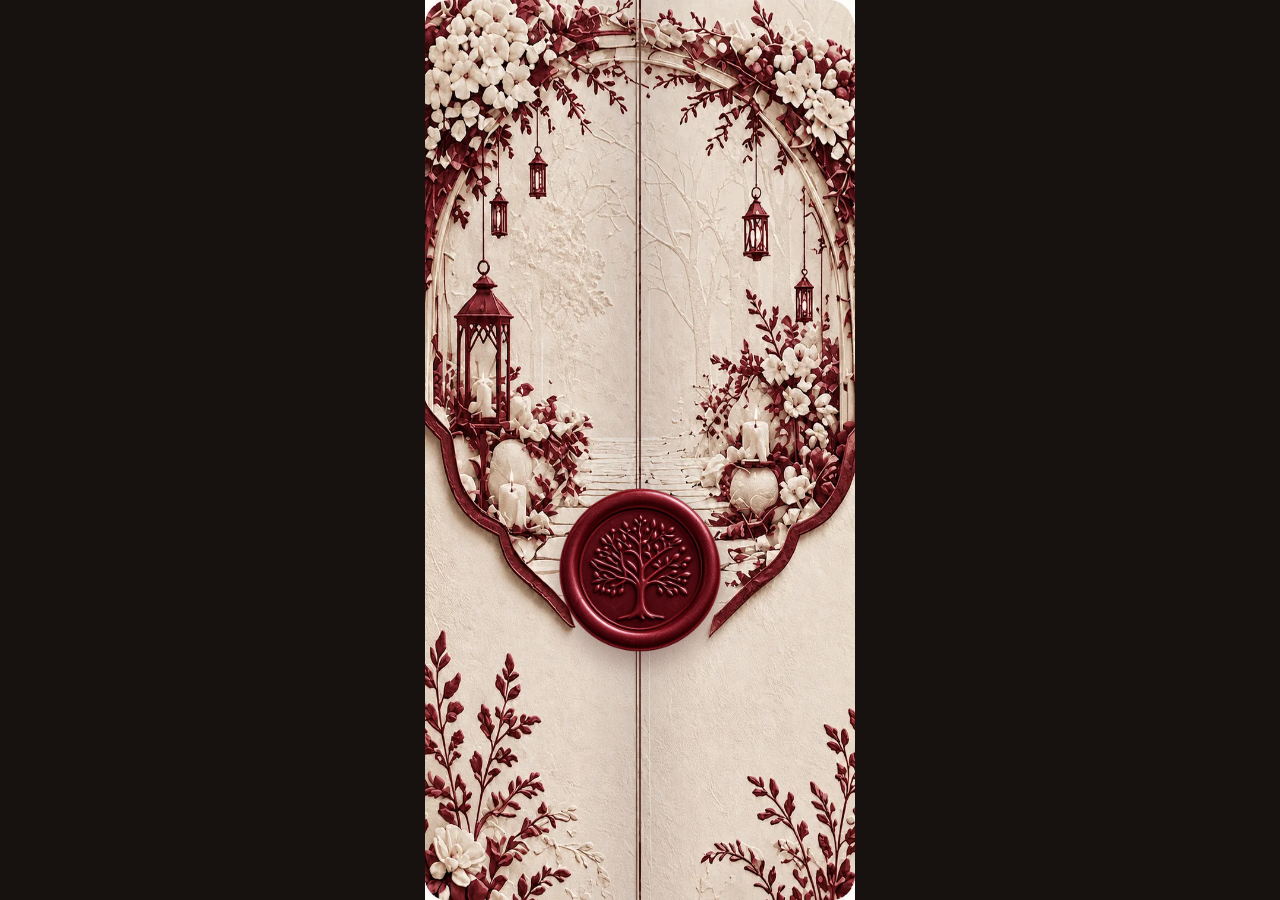
==== index.html @ 6cb40ab3 "first commit" ====
<!doctype html>
<html lang="uz">
  <head>
    <meta charset="UTF-8" />
    <meta name="viewport" content="width=device-width, initial-scale=1.0" />
    <meta name="description" content="Mirzakarimovlar oilasi sizni Sardor va Irodaning nikoh to‘yiga taklif etadi — 6-oktabr 2026, soat 18:00, Shohona restorani." />
    <meta property="og:type" content="website" />
    <meta property="og:locale" content="uz_UZ" />
    <meta property="og:site_name" content="Nikoh taklifnomasi" />
    <meta property="og:title" content="Sardor & Iroda — Nikoh taklifnomasi" />
    <meta property="og:description" content="Mirzakarimovlar oilasi sizni Sardor va Irodaning nikoh to‘yiga taklif etadi — 6-oktabr 2026, soat 18:00, Shohona restorani." />
    <meta property="og:url" content="https://taklifnoma-animation.pages.dev/sardor-iroda" />
    <meta
      property="og:image"
      content="https://taklifnomaa.pages.dev/assets/lokatsiya-cutout-C5i7Qws-.png"
    />
    <meta property="og:image:alt" content="Sardor & Iroda — Nikoh taklifnomasi" />
    <meta name="twitter:card" content="summary_large_image" />
    <meta name="twitter:title" content="Sardor & Iroda — Nikoh taklifnomasi" />
    <meta name="twitter:description" content="Mirzakarimovlar oilasi sizni Sardor va Irodaning nikoh to‘yiga taklif etadi — 6-oktabr 2026, soat 18:00, Shohona restorani." />
    <meta
      name="twitter:image"
      content="https://taklifnomaa.pages.dev/assets/lokatsiya-cutout-C5i7Qws-.png"
    />
    <title>Sardor &amp; Iroda — Nikoh taklifnomasi</title>
    <script type="module" crossorigin src="/assets/index-3DyeIg9G.js"></script>
    <link rel="stylesheet" crossorigin href="/assets/index-jlEgkrWH.css">
  </head>
  <body>
    <div id="root"></div>
  </body>
</html>
---- assets/index-jlEgkrWH.css ----
@font-face{font-family:Manrope;font-style:normal;font-display:swap;font-weight:400;src:url([data-uri])format("woff2"),url([data-uri])format("woff");unicode-range:U+460-52F,U+1C80-1C8A,U+20B4,U+2DE0-2DFF,U+A640-A69F,U+FE2E-FE2F}@font-face{font-family:Manrope;font-style:normal;font-display:swap;font-weight:400;src:url(/assets/manrope-cyrillic-400-normal-BMzJvInZ.woff2)format("woff2"),url(/assets/manrope-cyrillic-400-normal-Dvx59UGC.woff)format("woff");unicode-range:U+301,U+400-45F,U+490-491,U+4B0-4B1,U+2116}@font-face{font-family:Manrope;font-style:normal;font-display:swap;font-weight:400;src:url(/assets/manrope-greek-400-normal-CM4qok81.woff2)format("woff2"),url(/assets/manrope-greek-400-normal-DuX9RsAR.woff)format("woff");unicode-range:U+370-377,U+37A-37F,U+384-38A,U+38C,U+38E-3A1,U+3A3-3FF}@font-face{font-family:Manrope;font-style:normal;font-display:swap;font-weight:400;src:url(/assets/manrope-vietnamese-400-normal-DHb3EETF.woff2)format("woff2"),url(/assets/manrope-vietnamese-400-normal-D7E_mLGF.woff)format("woff");unicode-range:U+102-103,U+110-111,U+128-129,U+168-169,U+1A0-1A1,U+1AF-1B0,U+300-301,U+303-304,U+308-309,U+323,U+329,U+1EA0-1EF9,U+20AB}@font-face{font-family:Manrope;font-style:normal;font-display:swap;font-weight:400;src:url(/assets/manrope-latin-ext-400-normal-CMDvPJRp.woff2)format("woff2"),url(/assets/manrope-latin-ext-400-normal-C-X6QNXX.woff)format("woff");unicode-range:U+100-2BA,U+2BD-2C5,U+2C7-2CC,U+2CE-2D7,U+2DD-2FF,U+304,U+308,U+329,U+1D00-1DBF,U+1E00-1E9F,U+1EF2-1EFF,U+2020,U+20A0-20AB,U+20AD-20C0,U+2113,U+2C60-2C7F,U+A720-A7FF}@font-face{font-family:Manrope;font-style:normal;font-display:swap;font-weight:400;src:url(/assets/manrope-latin-400-normal-PaqtzbVb.woff2)format("woff2"),url(/assets/manrope-latin-400-normal-8tf8FM3T.woff)format("woff");unicode-range:U+??,U+131,U+152-153,U+2BB-2BC,U+2C6,U+2DA,U+2DC,U+304,U+308,U+329,U+2000-206F,U+20AC,U+2122,U+2191,U+2193,U+2212,U+2215,U+FEFF,U+FFFD}@font-face{font-family:Manrope;font-style:normal;font-display:swap;font-weight:600;src:url([data-uri])format("woff2"),url([data-uri])format("woff");unicode-range:U+460-52F,U+1C80-1C8A,U+20B4,U+2DE0-2DFF,U+A640-A69F,U+FE2E-FE2F}@font-face{font-family:Manrope;font-style:normal;font-display:swap;font-weight:600;src:url(/assets/manrope-cyrillic-600-normal-DvRl3Mj-.woff2)format("woff2"),url(/assets/manrope-cyrillic-600-normal-It4mZcQk.woff)format("woff");unicode-range:U+301,U+400-45F,U+490-491,U+4B0-4B1,U+2116}@font-face{font-family:Manrope;font-style:normal;font-display:swap;font-weight:600;src:url(/assets/manrope-greek-600-normal-BoRV6lzK.woff2)format("woff2"),url(/assets/manrope-greek-600-normal-CF2i9ZRY.woff)format("woff");unicode-range:U+370-377,U+37A-37F,U+384-38A,U+38C,U+38E-3A1,U+3A3-3FF}@font-face{font-family:Manrope;font-style:normal;font-display:swap;font-weight:600;src:url(/assets/manrope-vietnamese-600-normal-C1J5PCl_.woff2)format("woff2"),url(/assets/manrope-vietnamese-600-normal-lA7a_7Ok.woff)format("woff");unicode-range:U+102-103,U+110-111,U+128-129,U+168-169,U+1A0-1A1,U+1AF-1B0,U+300-301,U+303-304,U+308-309,U+323,U+329,U+1EA0-1EF9,U+20AB}@font-face{font-family:Manrope;font-style:normal;font-display:swap;font-weight:600;src:url(/assets/manrope-latin-ext-600-normal-_gBojHdJ.woff2)format("woff2"),url(/assets/manrope-latin-ext-600-normal-u5Pl7hTU.woff)format("woff");unicode-range:U+100-2BA,U+2BD-2C5,U+2C7-2CC,U+2CE-2D7,U+2DD-2FF,U+304,U+308,U+329,U+1D00-1DBF,U+1E00-1E9F,U+1EF2-1EFF,U+2020,U+20A0-20AB,U+20AD-20C0,U+2113,U+2C60-2C7F,U+A720-A7FF}@font-face{font-family:Manrope;font-style:normal;font-display:swap;font-weight:600;src:url(/assets/manrope-latin-600-normal-4f0koTD-.woff2)format("woff2"),url(/assets/manrope-latin-600-normal-BqgrALkZ.woff)format("woff");unicode-range:U+??,U+131,U+152-153,U+2BB-2BC,U+2C6,U+2DA,U+2DC,U+304,U+308,U+329,U+2000-206F,U+20AC,U+2122,U+2191,U+2193,U+2212,U+2215,U+FEFF,U+FFFD}@font-face{font-family:Great Vibes;font-style:normal;font-display:swap;font-weight:400;src:url(/assets/great-vibes-cyrillic-ext-400-normal-CKQhgFwn.woff2)format("woff2"),url([data-uri])format("woff");unicode-range:U+460-52F,U+1C80-1C8A,U+20B4,U+2DE0-2DFF,U+A640-A69F,U+FE2E-FE2F}@font-face{font-family:Great Vibes;font-style:normal;font-display:swap;font-weight:400;src:url(/assets/great-vibes-cyrillic-400-normal-C-wcqNJs.woff2)format("woff2"),url(/assets/great-vibes-cyrillic-400-normal-DtFXCWjq.woff)format("woff");unicode-range:U+301,U+400-45F,U+490-491,U+4B0-4B1,U+2116}@font-face{font-family:Great Vibes;font-style:normal;font-display:swap;font-weight:400;src:url([data-uri])format("woff2"),url([data-uri])format("woff");unicode-range:U+1F??}@font-face{font-family:Great Vibes;font-style:normal;font-display:swap;font-weight:400;src:url(/assets/great-vibes-vietnamese-400-normal-a2O3jU53.woff2)format("woff2"),url(/assets/great-vibes-vietnamese-400-normal-Cxbm9Uac.woff)format("woff");unicode-range:U+102-103,U+110-111,U+128-129,U+168-169,U+1A0-1A1,U+1AF-1B0,U+300-301,U+303-304,U+308-309,U+323,U+329,U+1EA0-1EF9,U+20AB}@font-face{font-family:Great Vibes;font-style:normal;font-display:swap;font-weight:400;src:url(/assets/great-vibes-latin-ext-400-normal-CsjMq8GN.woff2)format("woff2"),url(/assets/great-vibes-latin-ext-400-normal-wh4xxCIu.woff)format("woff");unicode-range:U+100-2BA,U+2BD-2C5,U+2C7-2CC,U+2CE-2D7,U+2DD-2FF,U+304,U+308,U+329,U+1D00-1DBF,U+1E00-1E9F,U+1EF2-1EFF,U+2020,U+20A0-20AB,U+20AD-20C0,U+2113,U+2C60-2C7F,U+A720-A7FF}@font-face{font-family:Great Vibes;font-style:normal;font-display:swap;font-weight:400;src:url(/assets/great-vibes-latin-400-normal-q5-78SH_.woff2)format("woff2"),url(/assets/great-vibes-latin-400-normal-BAZ173uY.woff)format("woff");unicode-range:U+??,U+131,U+152-153,U+2BB-2BC,U+2C6,U+2DA,U+2DC,U+304,U+308,U+329,U+2000-206F,U+20AC,U+2122,U+2191,U+2193,U+2212,U+2215,U+FEFF,U+FFFD}:root{color:#2b1715;font-synthesis:none;text-rendering:optimizelegibility;background:#17120f;font-family:Inter,ui-sans-serif,system-ui,sans-serif}html{scroll-behavior:smooth}*{box-sizing:border-box}body{overscroll-behavior-y:none;min-width:320px;height:100dvh;margin:0;overflow:hidden}@font-face{font-family:Andasia;src:url(/assets/andasia-2HtZKfpH.ttf)format("truetype");font-display:swap;font-style:normal;font-weight:400}#root{height:100%}.page{background:#17120f;justify-content:center;height:100%;display:flex;overflow:hidden}.invitation{background:#eee6dc;width:min(100%,430px);height:100%;position:relative;overflow:hidden}.extra-card{color:#652c2c;text-align:center;width:100%;max-width:360px;font-family:Manrope,sans-serif}.extra-card h2{margin:18px 0 24px;font:400 clamp(2.5rem,11vw,3.3rem)/1.2 Great Vibes,cursive}.extra-card p{margin:22px 0;font-size:clamp(1rem,4.3vw,1.16rem);line-height:1.65}.extra-card__heart{font-size:26px}.extra-card .extra-card__names{font:400 clamp(2.3rem,10vw,3rem)/1.3 Great Vibes,cursive}.countdown-grid{grid-template-columns:repeat(4,minmax(0,1fr));gap:8px;margin:30px 0;display:grid}.countdown-grid>div{background:#fff8efb3;border:1px solid #a8796066;border-radius:14px 4px;padding:15px 2px}.countdown-grid strong{font-variant-numeric:tabular-nums;font-size:clamp(1.5rem,7vw,2rem);display:block}.countdown-grid span{font-size:11px}.language-switch{top:max(14px, env(safe-area-inset-top));z-index:30;background:#fff8efed;border:1px solid #bfa783;border-radius:24px;gap:4px;padding:4px;display:flex;position:absolute;left:50%;transform:translate(-50%);box-shadow:0 3px 16px #35251820}.language-switch button{color:#654a32;cursor:pointer;white-space:nowrap;background:0 0;border:0;border-radius:20px;min-height:40px;padding:8px 15px;font:600 13px Manrope,sans-serif}.language-switch button[aria-pressed=true]{color:#fffaf2;background:#765638}.language-switch button:focus-visible{outline-offset:2px;outline:2px solid #765638}.invitation__visual{z-index:0;width:100%;height:100%;position:absolute;inset:0;overflow:hidden}.invitation__layer{object-fit:cover;pointer-events:none;-webkit-user-select:none;user-select:none;width:100%;height:100%;display:block;position:absolute;inset:0}.invitation__layer--flowers{z-index:3}.invitation__circle{z-index:1;aspect-ratio:1;object-fit:contain;opacity:.38;pointer-events:none;-webkit-user-select:none;user-select:none;will-change:transform;width:145%;max-width:none;animation:32s linear infinite rotate-background-circle;display:block;position:absolute;top:50%;left:0;transform:translate(-50%,-50%)}.invitation__arabic{z-index:2;object-fit:cover;object-position:center right;opacity:.14;mix-blend-mode:multiply;filter:blur(.35px);pointer-events:none;-webkit-user-select:none;user-select:none;width:68%;height:100%;display:block;position:absolute;top:0;right:0}@keyframes rotate-background-circle{to{transform:translate(-50%,-50%)rotate(360deg)}}@media (prefers-reduced-motion:reduce){.invitation__circle{animation:none}}.invitation__content{z-index:3;overscroll-behavior-y:none;scroll-behavior:smooth;scroll-snap-type:y mandatory;-webkit-overflow-scrolling:touch;width:100%;height:100%;position:relative;overflow:hidden auto}.door{z-index:20;cursor:pointer;perspective:900px;background:0 0;border:0;width:100%;height:100%;padding:0;transition:visibility 0s linear 12.7s;display:block;position:absolute;inset:0;overflow:hidden}.door__floor-shadow{z-index:1;opacity:0;filter:blur(16px);transform-origin:bottom;background:#240a0bb3;border-radius:50%;width:18%;height:14%;transition:width 10s cubic-bezier(.42,0,.16,1),opacity 10s,transform 10s cubic-bezier(.42,0,.16,1);position:absolute;bottom:-4%;left:50%;transform:translate(-50%)scaleX(.2)}.door__panel{backface-visibility:hidden;width:50.15%;height:100%;transform-style:preserve-3d;will-change:transform;transition:transform 10s cubic-bezier(.42,0,.16,1) 2.4s,filter 10s 2.4s,box-shadow 10s 2.4s;position:absolute;top:0;overflow:hidden}.door__panel img{object-fit:fill;pointer-events:none;-webkit-user-select:none;user-select:none;width:200%;max-width:none;height:100%;position:absolute;top:0}.door__monogram{z-index:5;aspect-ratio:1;color:#f3d595;text-shadow:0 2px 8px #230a0aa6;pointer-events:none;background:#4818172e;border:1px solid #f0d08fcc;border-radius:50%;place-items:center;width:clamp(76px,24vw,102px);font-family:Great Vibes,cursive;font-size:clamp(3.15rem,15vw,4.15rem);font-style:italic;font-weight:400;line-height:1;display:grid;position:absolute;top:43%;left:50%;transform:translate(-50%,-50%);box-shadow:inset 0 0 0 4px #5e2a1f4d,0 7px 22px #230a0a61}.door__panel--left .door__monogram{padding-right:.08em}.door__panel--right .door__monogram{padding-right:.12em}.door__panel:before{z-index:3;opacity:.18;mix-blend-mode:multiply;pointer-events:none;content:"";background:linear-gradient(90deg,#fff8e17a,#0000 16% 72%,#2e0b0e8a);transition:opacity 10s;position:absolute;inset:0}.door__panel--left{transform-origin:0;border-right:2px solid #4818178c;left:0;box-shadow:inset -7px 0 10px #481d1652,inset 3px 0 3px #fffaec52}.door__panel--left img{left:0}.door__panel--right{transform-origin:100%;border-left:2px solid #4818178c;right:0;box-shadow:inset 7px 0 10px #481d1652,inset -3px 0 3px #fffaec52}.door__panel--right img{right:0}.door__panel--right:before{background:linear-gradient(270deg,#fff8e17a,#0000 16% 72%,#2e0b0e8a)}.door__seal{z-index:6;aspect-ratio:1;filter:drop-shadow(0 12px 13px #4012125c);pointer-events:none;-webkit-user-select:none;user-select:none;will-change:transform, opacity;border-radius:50%;width:clamp(146px,41vw,176px);display:block;position:absolute;top:63.5%;left:50%;transform:translate(-50%,-50%)}.door--open{visibility:hidden;pointer-events:none}.door--open .door__panel--left{filter:brightness(.68)saturate(1.08);transform:rotateY(-116deg);box-shadow:26px 0 42px #2b0e0d94,inset -12px 0 15px #26090b7a}.door--open .door__panel--right{filter:brightness(.68)saturate(1.08);transform:rotateY(116deg);box-shadow:-26px 0 42px #2b0e0d94,inset 12px 0 15px #26090b7a}.door--open .door__seal{animation:2.6s linear forwards release-seal}.door--open .door__panel:before{opacity:.62}.door--open .door__floor-shadow{opacity:.58;width:92%;transform:translate(-50%)scaleX(1)}@keyframes release-seal{0%{opacity:1;transform:translate(-50%,-50%)scale(1)}50%{opacity:1;animation-timing-function:cubic-bezier(.55,0,1,.45);transform:translate(-50%,-72%)scale(1.04)}to{opacity:1;transform:translate(-50%,430%)scale(1)}}.text-scene{scroll-snap-align:start;scroll-snap-stop:always;text-align:center;justify-content:center;align-items:center;min-height:100%;padding:25% 16%;display:flex}.text-scene--top{align-items:flex-start;padding-top:22svh}.text-scene h1,.text-scene p{color:#5a1b1d;text-shadow:0 1px 12px #fffaf3eb;margin:0}.text-scene h1{letter-spacing:-.04em;font-family:Georgia,Times New Roman,serif;font-size:clamp(2.8rem,14vw,4.1rem);font-style:italic;font-weight:500}.text-scene__couple{text-align:center;flex-direction:column;align-items:center;width:100%;margin:0;font-family:Andasia,cursive;font-size:clamp(2.8rem,14vw,4rem);line-height:.9;display:flex}.text-scene__couple--great-vibes{font-family:Great Vibes,cursive;font-weight:400}.text-scene__couple--manrope{font-family:Manrope,sans-serif;font-weight:400}.text-scene__couple .text-scene__name{text-align:center;white-space:nowrap;align-self:center;width:max-content;max-width:none;line-height:.92;display:block}.text-scene__latin-initial{font-family:Andasia,cursive}.text-scene__heading{width:100%}.text-scene__date{-webkit-backdrop-filter:blur(3px);backdrop-filter:blur(3px);letter-spacing:-.035em;text-transform:uppercase;background:linear-gradient(135deg,#fffdf89e,#efe0d259);border:1px solid #5a1b1db8;border-radius:18px 4px;width:fit-content;min-width:225px;padding:18px 30px 19px;font-family:Manrope,sans-serif;font-size:clamp(1.12rem,5.4vw,1.42rem);font-weight:600;line-height:1.45;position:relative;box-shadow:inset 0 0 0 4px #fffaf3ad,inset 0 0 0 5px #5a1b1d33,0 9px 28px #5a1b1d21;margin:76px auto 0!important}.text-scene__date span{display:block}.text-scene__date:before,.text-scene__date:after{color:#7a292b;content:"◆";font-family:Georgia,Times New Roman,serif;font-size:1.25rem;line-height:1;position:absolute;top:50%;transform:translateY(-50%)}.text-scene__date:before{left:-11px}.text-scene__date:after{right:-11px}.text-scene__date-time{margin-top:2px;font-size:1.18em;font-weight:400}.text-scene__schedule{justify-content:center;gap:18px;margin-top:7px;display:flex!important}.text-scene__schedule-item small,.text-scene__schedule-item strong{display:block}.text-scene__schedule-item small{letter-spacing:0;text-transform:none;font-size:.56em;font-weight:600}.text-scene__schedule-item strong{font-size:.93em;font-weight:500}.scroll-cue{color:#6f292b;cursor:pointer;filter:drop-shadow(0 2px 6px #fffaf3f2);background:0 0;border:0;place-items:center;width:52px;height:52px;margin:27px auto 0;padding:0;transition:color .18s,transform .18s;display:grid}.scroll-cue svg{width:42px;height:42px;animation:2.1s ease-in-out infinite scroll-cue-bounce}.scroll-cue:active{transform:scale(.92)}.scroll-cue:focus-visible{outline-offset:2px;border-radius:14px;outline:2px solid #5a1b1dad}.scroll-cue--page{margin-top:18px}.scroll-cue--up svg{animation-name:scroll-cue-bounce-up;transform:rotate(180deg)}@keyframes scroll-cue-bounce{0%,to{opacity:.48;transform:translateY(0)}50%{opacity:.92;transform:translateY(9px)}}@keyframes scroll-cue-bounce-up{0%,to{opacity:.48;transform:rotate(180deg)translateY(0)}50%{opacity:.92;transform:rotate(180deg)translateY(9px)}}.text-scene__couple>span:not(.text-scene__name){font-size:.72em;line-height:1.05;display:block}.text-scene--greeting{padding:12svh 9% 15svh}.greeting-card{width:100%;padding:18px 8px}.greeting-card p{text-shadow:0 1px 4px #fffaf3,0 0 14px #fffaf3f2;margin:0 0 13px;font-family:Manrope,sans-serif;font-size:clamp(1.12rem,5vw,1.32rem);font-weight:500;line-height:1.5}.greeting-card .greeting-card__title{margin-bottom:14px;font-family:Andasia,cursive;font-size:clamp(2.25rem,10vw,3rem);font-weight:400;line-height:1.05}.greeting-card__message p{margin-bottom:8px}.greeting-card__message p:last-child{margin-top:22px;margin-bottom:0}.greeting-card__family{color:#5a1b1d;margin-top:19px;font-family:Manrope,sans-serif}.greeting-card__family span{font-family:Manrope,sans-serif;font-size:clamp(1.22rem,5.5vw,1.55rem);font-weight:600;line-height:1.2;display:block}.text-scene--calendar{padding:18svh 12% 20svh}.calendar{color:#6d2528;text-align:center;text-shadow:0 1px 4px #fffaf3,0 0 14px #fffaf3f5;width:100%;font-family:Manrope,sans-serif}.calendar .calendar__month{color:#5a1b1d;letter-spacing:.04em;margin:0 0 34px;font-size:clamp(1.25rem,5.8vw,1.6rem);font-weight:600}.calendar__weekdays,.calendar__days{grid-template-columns:repeat(7,1fr);display:grid}.calendar__weekdays{letter-spacing:.04em;margin-bottom:14px;font-size:clamp(.72rem,3.2vw,.86rem);font-weight:700}.calendar__days{row-gap:11px;font-size:clamp(1rem,4.6vw,1.24rem);font-weight:600}.calendar__day,.calendar__empty{place-items:center;min-width:0;height:31px;display:grid;position:relative}.calendar__day--event{z-index:1;color:#fffaf3;text-shadow:none}.calendar__day b{z-index:1;font:inherit;line-height:1;position:relative}.calendar__day--event svg{z-index:0;color:#5a1b1d;filter:drop-shadow(0 4px 5px #5b141a40);width:45px;height:45px;position:absolute;top:50%;left:50%;transform:translate(-50%,-50%)}.text-scene--location{padding:16svh 10% 18svh}.text-scene--photo{padding:8svh 7%}.photo-card{width:100%}.photo-card img{object-fit:contain;border:8px solid #fffaf3c7;border-radius:26px 8px;width:100%;max-height:82svh;display:block;box-shadow:0 18px 42px #4116144d}.location-card{color:#5a1b1d;text-align:center;width:100%;font-family:Manrope,sans-serif}.location-card__image{object-fit:contain;pointer-events:none;-webkit-user-select:none;user-select:none;width:118%;height:220px;margin:-16px -9% -2px;display:block}.location-card__image--after-button{margin-top:10px;margin-bottom:-18px}.location-card .location-card__title{margin:0 0 7px;font-family:Andasia,cursive;font-size:clamp(2.7rem,12vw,3.6rem);font-weight:400;line-height:1}.invitation--ru .text-scene__couple,.invitation--ru .greeting-card .greeting-card__title,.invitation--ru .location-card .location-card__title{font-family:Great Vibes,cursive}.location-card address{color:#5a1b1d;text-shadow:0 1px 4px #fffaf3,0 0 14px #fffaf3f2;max-width:280px;margin:0 auto 16px;font-size:clamp(1rem,4.5vw,1.18rem);font-style:normal;font-weight:500;line-height:1.55}.location-card .location-card__landmark{color:#5a1b1d;text-shadow:0 1px 4px #fffaf3,0 0 14px #fffaf3f2;max-width:310px;margin:-5px auto 17px;font-family:Manrope,sans-serif;font-size:clamp(.82rem,3.6vw,.95rem);font-weight:500;line-height:1.45}.location-card__events{gap:14px;width:min(100%,310px);margin:0 auto;display:grid}.location-card__event{background:#fffaf36b;border:1px solid #5a1b1d3d;border-radius:18px 5px;padding:13px 14px 15px;box-shadow:0 7px 20px #5a1b1d14}.location-card__event-title,.location-card__event-time{color:#5a1b1d;margin:0}.location-card__event-title{font-size:1rem;font-weight:700}.location-card__event-time{margin-top:2px;font-size:1.15rem;font-weight:600}.location-card__event address{margin:5px auto 10px}.location-card__event:not(:has(.location-card__button)) address{margin-bottom:0}.location-card__event .location-card__button{min-width:190px;padding:10px 18px}.location-card__button{color:#5a1b1d;-webkit-backdrop-filter:blur(3px);backdrop-filter:blur(3px);background:linear-gradient(135deg,#fffdf89e,#efe0d259);border:1px solid #5a1b1db8;border-radius:18px 4px;justify-content:center;align-items:center;min-width:220px;padding:14px 23px;font-size:.95rem;font-weight:600;text-decoration:none;transition:transform .18s,box-shadow .18s;display:inline-flex;box-shadow:inset 0 0 0 4px #fffaf3ad,inset 0 0 0 5px #5a1b1d33,0 9px 28px #5a1b1d21}.location-card__button:active{transform:scale(.97)}.invitation--text-emphasis .text-scene__date{font-size:clamp(1.24rem,5.8vw,1.55rem);font-weight:700}.invitation--text-emphasis .text-scene__date-time{font-weight:700}.invitation--text-emphasis .greeting-card p{font-size:clamp(1.18rem,5.3vw,1.42rem);font-weight:600;line-height:1.45}.invitation--text-emphasis .greeting-card .greeting-card__title{font-size:clamp(2.5rem,11vw,3.3rem);font-weight:500}.invitation--text-emphasis .greeting-card__message p:nth-last-child(-n+2){font-weight:700}.invitation--text-emphasis .location-card address{font-size:clamp(1.12rem,5vw,1.32rem);font-weight:700}.invitation--text-emphasis .location-card .location-card__landmark{font-size:clamp(.95rem,4vw,1.08rem);font-weight:600}.invitation--text-emphasis .location-card__button{font-size:1rem;font-weight:700}.invitation--text-emphasis .text-scene--top .scroll-cue{width:88px;height:88px}.invitation--text-emphasis .text-scene--top .scroll-cue svg{width:78px;height:78px}.reveal{opacity:0;transition:opacity .85s,transform .85s cubic-bezier(.22,1,.36,1);transform:translateY(80px)}.reveal.is-visible{opacity:1;transform:translateY(0)}@media (prefers-reduced-motion:reduce){.reveal{transition:none}.scroll-cue svg{animation:none}}.page--beige{background:#e8dcc9}.invitation--beige{background:#f5eee3}.invitation--beige .invitation__visual{background:linear-gradient(145deg,#fffaf2 0%,#f2e8d9 52%,#e9dbc7 100%)}.invitation--beige .invitation__circle{opacity:.28;filter:none}.invitation--beige .invitation__arabic{opacity:.1;filter:none}.invitation--beige .text-scene h1,.invitation--beige .text-scene p,.invitation--beige .greeting-card__family,.invitation--beige .calendar,.invitation--beige .calendar .calendar__month,.invitation--beige .location-card,.invitation--beige .location-card address,.invitation--beige .location-card .location-card__landmark,.invitation--beige .location-card__button,.invitation--beige .scroll-cue{color:#80664c}.invitation--beige .text-scene h1,.invitation--beige .text-scene p,.invitation--beige .greeting-card p,.invitation--beige .calendar,.invitation--beige .location-card address,.invitation--beige .location-card .location-card__landmark{text-shadow:0 1px 10px #fffaf0f0}.invitation--beige .text-scene__date,.invitation--beige .location-card__button{background:linear-gradient(135deg,#fffbf2b8,#d5be9d61);border-color:#70563d9e;box-shadow:inset 0 0 0 4px #fffbf294,inset 0 0 0 5px #70563d2b,0 9px 28px #5b442d21}.invitation--beige .text-scene__date:before,.invitation--beige .text-scene__date:after,.invitation--beige .calendar__day--event svg{color:#84684a}.invitation--beige .calendar__day--event{color:#fffaf0}.invitation--beige .door__panel img,.invitation--beige .door__seal{filter:none}.invitation--beige .door__monogram{color:#f8e8c9;text-shadow:0 2px 8px #3e2b1994;background:#684e302e;border-color:#f6e2bee0}.invitation--beige .door--open .door__panel--left,.invitation--beige .door--open .door__panel--right{filter:none}
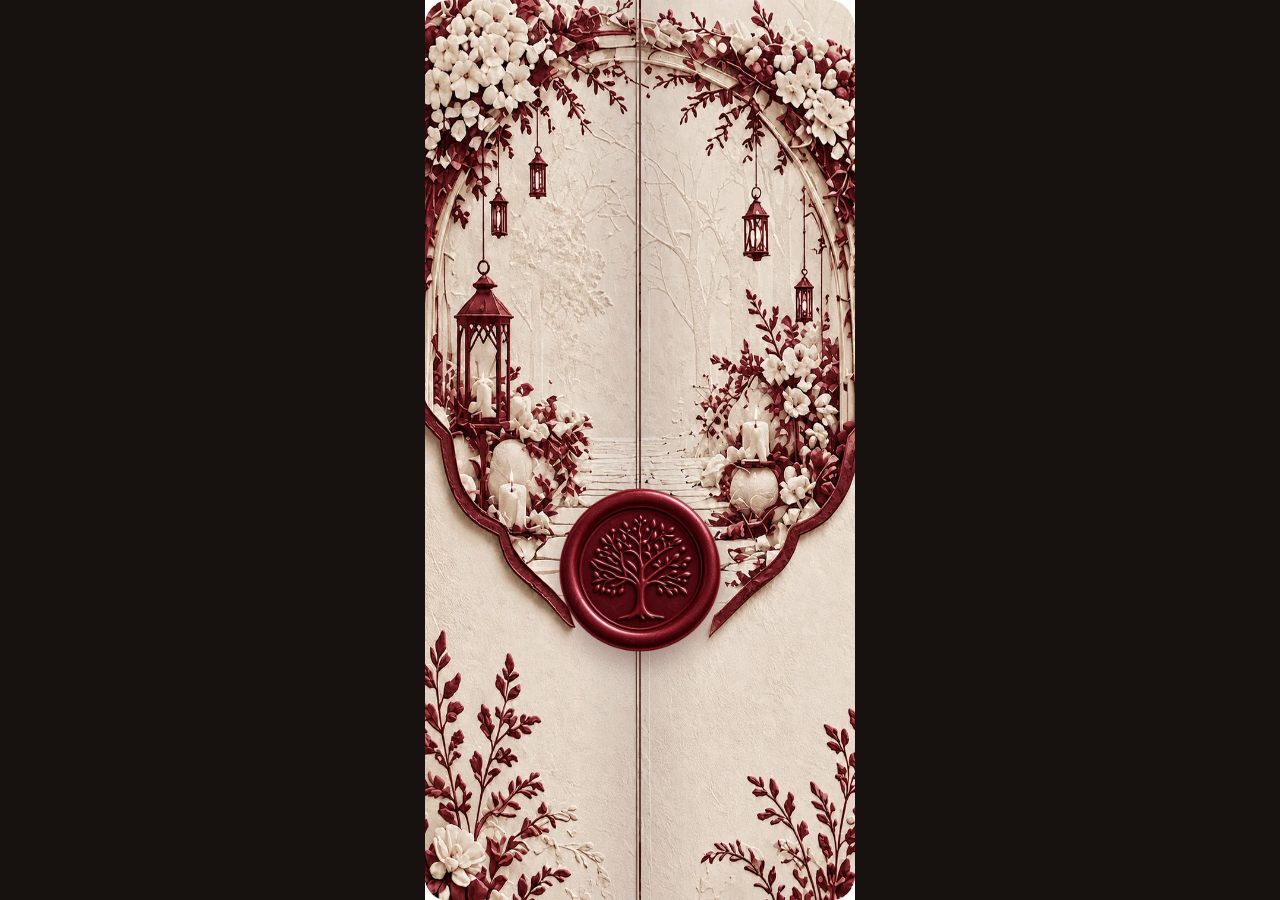
==== commit 664b0c6b: "Make site root show the correct invitation instead of demo content - Root index.html was stale from " ====
--- a/index.html
+++ b/index.html
@@ -1,32 +1,80 @@
 <!doctype html>
-<html lang="uz">
+<html lang="kk">
   <head>
     <meta charset="UTF-8" />
     <meta name="viewport" content="width=device-width, initial-scale=1.0" />
-    <meta name="description" content="Mirzakarimovlar oilasi sizni Sardor va Irodaning nikoh to‘yiga taklif etadi — 6-oktabr 2026, soat 18:00, Shohona restorani." />
+    <meta name="description" content="Абдукаримов отбасы сізді Амирхан мен Нилуфардың үйлену тойына шақырады — 5 қараша 2026, сағат 16:00, «Бахт саройи» мейрамханасы." />
     <meta property="og:type" content="website" />
-    <meta property="og:locale" content="uz_UZ" />
-    <meta property="og:site_name" content="Nikoh taklifnomasi" />
-    <meta property="og:title" content="Sardor & Iroda — Nikoh taklifnomasi" />
-    <meta property="og:description" content="Mirzakarimovlar oilasi sizni Sardor va Irodaning nikoh to‘yiga taklif etadi — 6-oktabr 2026, soat 18:00, Shohona restorani." />
+    <meta property="og:locale" content="kk_KZ" />
+    <meta property="og:site_name" content="Үйлену тойына шақыру" />
+    <meta property="og:title" content="Амирхан & Нилуфар — Үйлену тойына шақыру" />
+    <meta property="og:description" content="Абдукаримов отбасы сізді Амирхан мен Нилуфардың үйлену тойына шақырады — 5 қараша 2026, сағат 16:00, «Бахт саройи» мейрамханасы." />
     <meta property="og:url" content="https://taklifnoma-animation.pages.dev/sardor-iroda" />
     <meta
       property="og:image"
-      content="https://taklifnomaa.pages.dev/assets/lokatsiya-cutout-C5i7Qws-.png"
+      content="/assets/lokatsiya-cutout-C5i7Qws-.png"
     />
-    <meta property="og:image:alt" content="Sardor & Iroda — Nikoh taklifnomasi" />
+    <meta property="og:image:alt" content="Амирхан & Нилуфар — Үйлену тойына шақыру" />
     <meta name="twitter:card" content="summary_large_image" />
-    <meta name="twitter:title" content="Sardor & Iroda — Nikoh taklifnomasi" />
-    <meta name="twitter:description" content="Mirzakarimovlar oilasi sizni Sardor va Irodaning nikoh to‘yiga taklif etadi — 6-oktabr 2026, soat 18:00, Shohona restorani." />
+    <meta name="twitter:title" content="Амирхан & Нилуфар — Үйлену тойына шақыру" />
+    <meta name="twitter:description" content="Абдукаримов отбасы сізді Амирхан мен Нилуфардың үйлену тойына шақырады — 5 қараша 2026, сағат 16:00, «Бахт саройи» мейрамханасы." />
     <meta
       name="twitter:image"
-      content="https://taklifnomaa.pages.dev/assets/lokatsiya-cutout-C5i7Qws-.png"
+      content="/assets/lokatsiya-cutout-C5i7Qws-.png"
     />
-    <title>Sardor &amp; Iroda — Nikoh taklifnomasi</title>
+    <title>Амирхан &amp; Нилуфар — Үйлену тойына шақыру</title>
     <script type="module" crossorigin src="/assets/index-3DyeIg9G.js"></script>
     <link rel="stylesheet" crossorigin href="/assets/index-jlEgkrWH.css">
+    <style>
+      .open-hint{
+        position:absolute;
+        top:63.5%;
+        left:50%;
+        transform:translate(-50%,-50%);
+        z-index:7;
+        width:clamp(146px,41vw,176px);
+        height:clamp(146px,41vw,176px);
+        pointer-events:none;
+      }
+      .open-hint__ring{
+        position:absolute;
+        inset:0;
+        border-radius:50%;
+        border:2px solid #f3d595;
+        opacity:0;
+        animation:open-hint-ring 2.4s ease-out infinite;
+      }
+      .open-hint__ring:nth-child(2){ animation-delay:.8s; }
+      .open-hint__ring:nth-child(3){ animation-delay:1.6s; }
+      @keyframes open-hint-ring{
+        0%{transform:scale(.8);opacity:.8}
+        70%{opacity:.18}
+        100%{transform:scale(1.16);opacity:0}
+      }
+      .door--open .open-hint{display:none}
+    </style>
   </head>
   <body>
     <div id="root"></div>
+    <script>
+      (function(){
+        function addHint(){
+          var doorBtn = document.querySelector('.door');
+          if(!doorBtn){ return false; }
+          if(doorBtn.querySelector('.open-hint')){ return true; }
+          var hint = document.createElement('span');
+          hint.className = 'open-hint';
+          hint.setAttribute('aria-hidden', 'true');
+          hint.innerHTML = '<span class="open-hint__ring"></span><span class="open-hint__ring"></span><span class="open-hint__ring"></span>';
+          doorBtn.appendChild(hint);
+          return true;
+        }
+        var tries = 0;
+        var timer = setInterval(function(){
+          tries++;
+          if(addHint() || tries > 100){ clearInterval(timer); }
+        }, 100);
+      })();
+    </script>
   </body>
 </html>
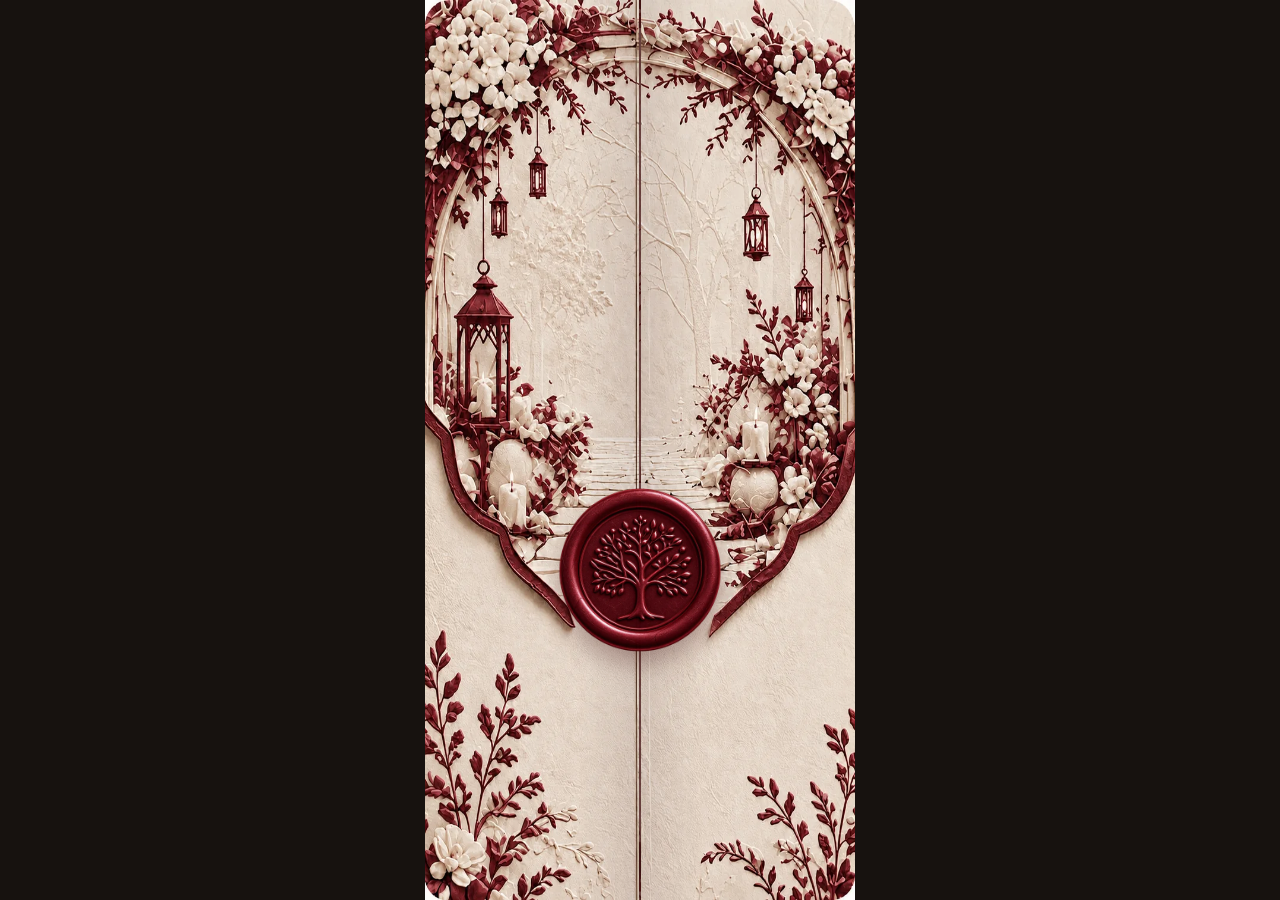
==== commit 253aec43: "Switch couple names to Latin spelling (Amirxan, Nilufar) Co-Authored-By: Claude Sonnet 5.5 <noreply@" ====
--- a/index.html
+++ b/index.html
@@ -3,26 +3,26 @@
   <head>
     <meta charset="UTF-8" />
     <meta name="viewport" content="width=device-width, initial-scale=1.0" />
-    <meta name="description" content="Абдукаримов отбасы сізді Амирхан мен Нилуфардың үйлену тойына шақырады — 5 қараша 2026, сағат 16:00, «Бахт саройи» мейрамханасы." />
+    <meta name="description" content="Абдуллаев отбасы сізді Amirxan мен Nilufar-дың үйлену тойына шақырады — 5 қараша 2026, сағат 16:00, «Бахт саройи» мейрамханасы." />
     <meta property="og:type" content="website" />
     <meta property="og:locale" content="kk_KZ" />
     <meta property="og:site_name" content="Үйлену тойына шақыру" />
-    <meta property="og:title" content="Амирхан & Нилуфар — Үйлену тойына шақыру" />
-    <meta property="og:description" content="Абдукаримов отбасы сізді Амирхан мен Нилуфардың үйлену тойына шақырады — 5 қараша 2026, сағат 16:00, «Бахт саройи» мейрамханасы." />
+    <meta property="og:title" content="Amirxan & Nilufar — Үйлену тойына шақыру" />
+    <meta property="og:description" content="Абдуллаев отбасы сізді Amirxan мен Nilufar-дың үйлену тойына шақырады — 5 қараша 2026, сағат 16:00, «Бахт саройи» мейрамханасы." />
     <meta property="og:url" content="https://taklifnoma-animation.pages.dev/sardor-iroda" />
     <meta
       property="og:image"
       content="/assets/lokatsiya-cutout-C5i7Qws-.png"
     />
-    <meta property="og:image:alt" content="Амирхан & Нилуфар — Үйлену тойына шақыру" />
+    <meta property="og:image:alt" content="Amirxan & Nilufar — Үйлену тойына шақыру" />
     <meta name="twitter:card" content="summary_large_image" />
-    <meta name="twitter:title" content="Амирхан & Нилуфар — Үйлену тойына шақыру" />
-    <meta name="twitter:description" content="Абдукаримов отбасы сізді Амирхан мен Нилуфардың үйлену тойына шақырады — 5 қараша 2026, сағат 16:00, «Бахт саройи» мейрамханасы." />
+    <meta name="twitter:title" content="Amirxan & Nilufar — Үйлену тойына шақыру" />
+    <meta name="twitter:description" content="Абдуллаев отбасы сізді Amirxan мен Nilufar-дың үйлену тойына шақырады — 5 қараша 2026, сағат 16:00, «Бахт саройи» мейрамханасы." />
     <meta
       name="twitter:image"
       content="/assets/lokatsiya-cutout-C5i7Qws-.png"
     />
-    <title>Амирхан &amp; Нилуфар — Үйлену тойына шақыру</title>
+    <title>Amirxan &amp; Nilufar — Үйлену тойына шақыру</title>
     <script type="module" crossorigin src="/assets/index-3DyeIg9G.js"></script>
     <link rel="stylesheet" crossorigin href="/assets/index-jlEgkrWH.css">
     <style>
--- a/assets/index-jlEgkrWH.css
+++ b/assets/index-jlEgkrWH.css
@@ -1 +1 @@
-@font-face{font-family:Manrope;font-style:normal;font-display:swap;font-weight:400;src:url([data-uri])format("woff2"),url([data-uri])format("woff");unicode-range:U+460-52F,U+1C80-1C8A,U+20B4,U+2DE0-2DFF,U+A640-A69F,U+FE2E-FE2F}@font-face{font-family:Manrope;font-style:normal;font-display:swap;font-weight:400;src:url(/assets/manrope-cyrillic-400-normal-BMzJvInZ.woff2)format("woff2"),url(/assets/manrope-cyrillic-400-normal-Dvx59UGC.woff)format("woff");unicode-range:U+301,U+400-45F,U+490-491,U+4B0-4B1,U+2116}@font-face{font-family:Manrope;font-style:normal;font-display:swap;font-weight:400;src:url(/assets/manrope-greek-400-normal-CM4qok81.woff2)format("woff2"),url(/assets/manrope-greek-400-normal-DuX9RsAR.woff)format("woff");unicode-range:U+370-377,U+37A-37F,U+384-38A,U+38C,U+38E-3A1,U+3A3-3FF}@font-face{font-family:Manrope;font-style:normal;font-display:swap;font-weight:400;src:url(/assets/manrope-vietnamese-400-normal-DHb3EETF.woff2)format("woff2"),url(/assets/manrope-vietnamese-400-normal-D7E_mLGF.woff)format("woff");unicode-range:U+102-103,U+110-111,U+128-129,U+168-169,U+1A0-1A1,U+1AF-1B0,U+300-301,U+303-304,U+308-309,U+323,U+329,U+1EA0-1EF9,U+20AB}@font-face{font-family:Manrope;font-style:normal;font-display:swap;font-weight:400;src:url(/assets/manrope-latin-ext-400-normal-CMDvPJRp.woff2)format("woff2"),url(/assets/manrope-latin-ext-400-normal-C-X6QNXX.woff)format("woff");unicode-range:U+100-2BA,U+2BD-2C5,U+2C7-2CC,U+2CE-2D7,U+2DD-2FF,U+304,U+308,U+329,U+1D00-1DBF,U+1E00-1E9F,U+1EF2-1EFF,U+2020,U+20A0-20AB,U+20AD-20C0,U+2113,U+2C60-2C7F,U+A720-A7FF}@font-face{font-family:Manrope;font-style:normal;font-display:swap;font-weight:400;src:url(/assets/manrope-latin-400-normal-PaqtzbVb.woff2)format("woff2"),url(/assets/manrope-latin-400-normal-8tf8FM3T.woff)format("woff");unicode-range:U+??,U+131,U+152-153,U+2BB-2BC,U+2C6,U+2DA,U+2DC,U+304,U+308,U+329,U+2000-206F,U+20AC,U+2122,U+2191,U+2193,U+2212,U+2215,U+FEFF,U+FFFD}@font-face{font-family:Manrope;font-style:normal;font-display:swap;font-weight:600;src:url([data-uri])format("woff2"),url([data-uri])format("woff");unicode-range:U+460-52F,U+1C80-1C8A,U+20B4,U+2DE0-2DFF,U+A640-A69F,U+FE2E-FE2F}@font-face{font-family:Manrope;font-style:normal;font-display:swap;font-weight:600;src:url(/assets/manrope-cyrillic-600-normal-DvRl3Mj-.woff2)format("woff2"),url(/assets/manrope-cyrillic-600-normal-It4mZcQk.woff)format("woff");unicode-range:U+301,U+400-45F,U+490-491,U+4B0-4B1,U+2116}@font-face{font-family:Manrope;font-style:normal;font-display:swap;font-weight:600;src:url(/assets/manrope-greek-600-normal-BoRV6lzK.woff2)format("woff2"),url(/assets/manrope-greek-600-normal-CF2i9ZRY.woff)format("woff");unicode-range:U+370-377,U+37A-37F,U+384-38A,U+38C,U+38E-3A1,U+3A3-3FF}@font-face{font-family:Manrope;font-style:normal;font-display:swap;font-weight:600;src:url(/assets/manrope-vietnamese-600-normal-C1J5PCl_.woff2)format("woff2"),url(/assets/manrope-vietnamese-600-normal-lA7a_7Ok.woff)format("woff");unicode-range:U+102-103,U+110-111,U+128-129,U+168-169,U+1A0-1A1,U+1AF-1B0,U+300-301,U+303-304,U+308-309,U+323,U+329,U+1EA0-1EF9,U+20AB}@font-face{font-family:Manrope;font-style:normal;font-display:swap;font-weight:600;src:url(/assets/manrope-latin-ext-600-normal-_gBojHdJ.woff2)format("woff2"),url(/assets/manrope-latin-ext-600-normal-u5Pl7hTU.woff)format("woff");unicode-range:U+100-2BA,U+2BD-2C5,U+2C7-2CC,U+2CE-2D7,U+2DD-2FF,U+304,U+308,U+329,U+1D00-1DBF,U+1E00-1E9F,U+1EF2-1EFF,U+2020,U+20A0-20AB,U+20AD-20C0,U+2113,U+2C60-2C7F,U+A720-A7FF}@font-face{font-family:Manrope;font-style:normal;font-display:swap;font-weight:600;src:url(/assets/manrope-latin-600-normal-4f0koTD-.woff2)format("woff2"),url(/assets/manrope-latin-600-normal-BqgrALkZ.woff)format("woff");unicode-range:U+??,U+131,U+152-153,U+2BB-2BC,U+2C6,U+2DA,U+2DC,U+304,U+308,U+329,U+2000-206F,U+20AC,U+2122,U+2191,U+2193,U+2212,U+2215,U+FEFF,U+FFFD}@font-face{font-family:Great Vibes;font-style:normal;font-display:swap;font-weight:400;src:url(/assets/great-vibes-cyrillic-ext-400-normal-CKQhgFwn.woff2)format("woff2"),url([data-uri])format("woff");unicode-range:U+460-52F,U+1C80-1C8A,U+20B4,U+2DE0-2DFF,U+A640-A69F,U+FE2E-FE2F}@font-face{font-family:Great Vibes;font-style:normal;font-display:swap;font-weight:400;src:url(/assets/great-vibes-cyrillic-400-normal-C-wcqNJs.woff2)format("woff2"),url(/assets/great-vibes-cyrillic-400-normal-DtFXCWjq.woff)format("woff");unicode-range:U+301,U+400-45F,U+490-491,U+4B0-4B1,U+2116}@font-face{font-family:Great Vibes;font-style:normal;font-display:swap;font-weight:400;src:url([data-uri])format("woff2"),url([data-uri])format("woff");unicode-range:U+1F??}@font-face{font-family:Great Vibes;font-style:normal;font-display:swap;font-weight:400;src:url(/assets/great-vibes-vietnamese-400-normal-a2O3jU53.woff2)format("woff2"),url(/assets/great-vibes-vietnamese-400-normal-Cxbm9Uac.woff)format("woff");unicode-range:U+102-103,U+110-111,U+128-129,U+168-169,U+1A0-1A1,U+1AF-1B0,U+300-301,U+303-304,U+308-309,U+323,U+329,U+1EA0-1EF9,U+20AB}@font-face{font-family:Great Vibes;font-style:normal;font-display:swap;font-weight:400;src:url(/assets/great-vibes-latin-ext-400-normal-CsjMq8GN.woff2)format("woff2"),url(/assets/great-vibes-latin-ext-400-normal-wh4xxCIu.woff)format("woff");unicode-range:U+100-2BA,U+2BD-2C5,U+2C7-2CC,U+2CE-2D7,U+2DD-2FF,U+304,U+308,U+329,U+1D00-1DBF,U+1E00-1E9F,U+1EF2-1EFF,U+2020,U+20A0-20AB,U+20AD-20C0,U+2113,U+2C60-2C7F,U+A720-A7FF}@font-face{font-family:Great Vibes;font-style:normal;font-display:swap;font-weight:400;src:url(/assets/great-vibes-latin-400-normal-q5-78SH_.woff2)format("woff2"),url(/assets/great-vibes-latin-400-normal-BAZ173uY.woff)format("woff");unicode-range:U+??,U+131,U+152-153,U+2BB-2BC,U+2C6,U+2DA,U+2DC,U+304,U+308,U+329,U+2000-206F,U+20AC,U+2122,U+2191,U+2193,U+2212,U+2215,U+FEFF,U+FFFD}:root{color:#2b1715;font-synthesis:none;text-rendering:optimizelegibility;background:#17120f;font-family:Inter,ui-sans-serif,system-ui,sans-serif}html{scroll-behavior:smooth}*{box-sizing:border-box}body{overscroll-behavior-y:none;min-width:320px;height:100dvh;margin:0;overflow:hidden}@font-face{font-family:Andasia;src:url(/assets/andasia-2HtZKfpH.ttf)format("truetype");font-display:swap;font-style:normal;font-weight:400}#root{height:100%}.page{background:#17120f;justify-content:center;height:100%;display:flex;overflow:hidden}.invitation{background:#eee6dc;width:min(100%,430px);height:100%;position:relative;overflow:hidden}.extra-card{color:#652c2c;text-align:center;width:100%;max-width:360px;font-family:Manrope,sans-serif}.extra-card h2{margin:18px 0 24px;font:400 clamp(2.5rem,11vw,3.3rem)/1.2 Great Vibes,cursive}.extra-card p{margin:22px 0;font-size:clamp(1rem,4.3vw,1.16rem);line-height:1.65}.extra-card__heart{font-size:26px}.extra-card .extra-card__names{font:400 clamp(2.3rem,10vw,3rem)/1.3 Great Vibes,cursive}.countdown-grid{grid-template-columns:repeat(4,minmax(0,1fr));gap:8px;margin:30px 0;display:grid}.countdown-grid>div{background:#fff8efb3;border:1px solid #a8796066;border-radius:14px 4px;padding:15px 2px}.countdown-grid strong{font-variant-numeric:tabular-nums;font-size:clamp(1.5rem,7vw,2rem);display:block}.countdown-grid span{font-size:11px}.language-switch{top:max(14px, env(safe-area-inset-top));z-index:30;background:#fff8efed;border:1px solid #bfa783;border-radius:24px;gap:4px;padding:4px;display:flex;position:absolute;left:50%;transform:translate(-50%);box-shadow:0 3px 16px #35251820}.language-switch button{color:#654a32;cursor:pointer;white-space:nowrap;background:0 0;border:0;border-radius:20px;min-height:40px;padding:8px 15px;font:600 13px Manrope,sans-serif}.language-switch button[aria-pressed=true]{color:#fffaf2;background:#765638}.language-switch button:focus-visible{outline-offset:2px;outline:2px solid #765638}.invitation__visual{z-index:0;width:100%;height:100%;position:absolute;inset:0;overflow:hidden}.invitation__layer{object-fit:cover;pointer-events:none;-webkit-user-select:none;user-select:none;width:100%;height:100%;display:block;position:absolute;inset:0}.invitation__layer--flowers{z-index:3}.invitation__circle{z-index:1;aspect-ratio:1;object-fit:contain;opacity:.38;pointer-events:none;-webkit-user-select:none;user-select:none;will-change:transform;width:145%;max-width:none;animation:32s linear infinite rotate-background-circle;display:block;position:absolute;top:50%;left:0;transform:translate(-50%,-50%)}.invitation__arabic{z-index:2;object-fit:cover;object-position:center right;opacity:.14;mix-blend-mode:multiply;filter:blur(.35px);pointer-events:none;-webkit-user-select:none;user-select:none;width:68%;height:100%;display:block;position:absolute;top:0;right:0}@keyframes rotate-background-circle{to{transform:translate(-50%,-50%)rotate(360deg)}}@media (prefers-reduced-motion:reduce){.invitation__circle{animation:none}}.invitation__content{z-index:3;overscroll-behavior-y:none;scroll-behavior:smooth;scroll-snap-type:y mandatory;-webkit-overflow-scrolling:touch;width:100%;height:100%;position:relative;overflow:hidden auto}.door{z-index:20;cursor:pointer;perspective:900px;background:0 0;border:0;width:100%;height:100%;padding:0;transition:visibility 0s linear 12.7s;display:block;position:absolute;inset:0;overflow:hidden}.door__floor-shadow{z-index:1;opacity:0;filter:blur(16px);transform-origin:bottom;background:#240a0bb3;border-radius:50%;width:18%;height:14%;transition:width 10s cubic-bezier(.42,0,.16,1),opacity 10s,transform 10s cubic-bezier(.42,0,.16,1);position:absolute;bottom:-4%;left:50%;transform:translate(-50%)scaleX(.2)}.door__panel{backface-visibility:hidden;width:50.15%;height:100%;transform-style:preserve-3d;will-change:transform;transition:transform 10s cubic-bezier(.42,0,.16,1) 2.4s,filter 10s 2.4s,box-shadow 10s 2.4s;position:absolute;top:0;overflow:hidden}.door__panel img{object-fit:fill;pointer-events:none;-webkit-user-select:none;user-select:none;width:200%;max-width:none;height:100%;position:absolute;top:0}.door__monogram{z-index:5;aspect-ratio:1;color:#f3d595;text-shadow:0 2px 8px #230a0aa6;pointer-events:none;background:#4818172e;border:1px solid #f0d08fcc;border-radius:50%;place-items:center;width:clamp(76px,24vw,102px);font-family:Great Vibes,cursive;font-size:clamp(3.15rem,15vw,4.15rem);font-style:italic;font-weight:400;line-height:1;display:grid;position:absolute;top:43%;left:50%;transform:translate(-50%,-50%);box-shadow:inset 0 0 0 4px #5e2a1f4d,0 7px 22px #230a0a61}.door__panel--left .door__monogram{padding-right:.08em}.door__panel--right .door__monogram{padding-right:.12em}.door__panel:before{z-index:3;opacity:.18;mix-blend-mode:multiply;pointer-events:none;content:"";background:linear-gradient(90deg,#fff8e17a,#0000 16% 72%,#2e0b0e8a);transition:opacity 10s;position:absolute;inset:0}.door__panel--left{transform-origin:0;border-right:2px solid #4818178c;left:0;box-shadow:inset -7px 0 10px #481d1652,inset 3px 0 3px #fffaec52}.door__panel--left img{left:0}.door__panel--right{transform-origin:100%;border-left:2px solid #4818178c;right:0;box-shadow:inset 7px 0 10px #481d1652,inset -3px 0 3px #fffaec52}.door__panel--right img{right:0}.door__panel--right:before{background:linear-gradient(270deg,#fff8e17a,#0000 16% 72%,#2e0b0e8a)}.door__seal{z-index:6;aspect-ratio:1;filter:drop-shadow(0 12px 13px #4012125c);pointer-events:none;-webkit-user-select:none;user-select:none;will-change:transform, opacity;border-radius:50%;width:clamp(146px,41vw,176px);display:block;position:absolute;top:63.5%;left:50%;transform:translate(-50%,-50%)}.door--open{visibility:hidden;pointer-events:none}.door--open .door__panel--left{filter:brightness(.68)saturate(1.08);transform:rotateY(-116deg);box-shadow:26px 0 42px #2b0e0d94,inset -12px 0 15px #26090b7a}.door--open .door__panel--right{filter:brightness(.68)saturate(1.08);transform:rotateY(116deg);box-shadow:-26px 0 42px #2b0e0d94,inset 12px 0 15px #26090b7a}.door--open .door__seal{animation:2.6s linear forwards release-seal}.door--open .door__panel:before{opacity:.62}.door--open .door__floor-shadow{opacity:.58;width:92%;transform:translate(-50%)scaleX(1)}@keyframes release-seal{0%{opacity:1;transform:translate(-50%,-50%)scale(1)}50%{opacity:1;animation-timing-function:cubic-bezier(.55,0,1,.45);transform:translate(-50%,-72%)scale(1.04)}to{opacity:1;transform:translate(-50%,430%)scale(1)}}.text-scene{scroll-snap-align:start;scroll-snap-stop:always;text-align:center;justify-content:center;align-items:center;min-height:100%;padding:25% 16%;display:flex}.text-scene--top{align-items:flex-start;padding-top:22svh}.text-scene h1,.text-scene p{color:#5a1b1d;text-shadow:0 1px 12px #fffaf3eb;margin:0}.text-scene h1{letter-spacing:-.04em;font-family:Georgia,Times New Roman,serif;font-size:clamp(2.8rem,14vw,4.1rem);font-style:italic;font-weight:500}.text-scene__couple{text-align:center;flex-direction:column;align-items:center;width:100%;margin:0;font-family:Andasia,cursive;font-size:clamp(2.8rem,14vw,4rem);line-height:.9;display:flex}.text-scene__couple--great-vibes{font-family:Great Vibes,cursive;font-weight:400}.text-scene__couple--manrope{font-family:Manrope,sans-serif;font-weight:400}.text-scene__couple .text-scene__name{text-align:center;white-space:nowrap;align-self:center;width:max-content;max-width:none;line-height:.92;display:block}.text-scene__latin-initial{font-family:Andasia,cursive}.text-scene__heading{width:100%}.text-scene__date{-webkit-backdrop-filter:blur(3px);backdrop-filter:blur(3px);letter-spacing:-.035em;text-transform:uppercase;background:linear-gradient(135deg,#fffdf89e,#efe0d259);border:1px solid #5a1b1db8;border-radius:18px 4px;width:fit-content;min-width:225px;padding:18px 30px 19px;font-family:Manrope,sans-serif;font-size:clamp(1.12rem,5.4vw,1.42rem);font-weight:600;line-height:1.45;position:relative;box-shadow:inset 0 0 0 4px #fffaf3ad,inset 0 0 0 5px #5a1b1d33,0 9px 28px #5a1b1d21;margin:76px auto 0!important}.text-scene__date span{display:block}.text-scene__date:before,.text-scene__date:after{color:#7a292b;content:"◆";font-family:Georgia,Times New Roman,serif;font-size:1.25rem;line-height:1;position:absolute;top:50%;transform:translateY(-50%)}.text-scene__date:before{left:-11px}.text-scene__date:after{right:-11px}.text-scene__date-time{margin-top:2px;font-size:1.18em;font-weight:400}.text-scene__schedule{justify-content:center;gap:18px;margin-top:7px;display:flex!important}.text-scene__schedule-item small,.text-scene__schedule-item strong{display:block}.text-scene__schedule-item small{letter-spacing:0;text-transform:none;font-size:.56em;font-weight:600}.text-scene__schedule-item strong{font-size:.93em;font-weight:500}.scroll-cue{color:#6f292b;cursor:pointer;filter:drop-shadow(0 2px 6px #fffaf3f2);background:0 0;border:0;place-items:center;width:52px;height:52px;margin:27px auto 0;padding:0;transition:color .18s,transform .18s;display:grid}.scroll-cue svg{width:42px;height:42px;animation:2.1s ease-in-out infinite scroll-cue-bounce}.scroll-cue:active{transform:scale(.92)}.scroll-cue:focus-visible{outline-offset:2px;border-radius:14px;outline:2px solid #5a1b1dad}.scroll-cue--page{margin-top:18px}.scroll-cue--up svg{animation-name:scroll-cue-bounce-up;transform:rotate(180deg)}@keyframes scroll-cue-bounce{0%,to{opacity:.48;transform:translateY(0)}50%{opacity:.92;transform:translateY(9px)}}@keyframes scroll-cue-bounce-up{0%,to{opacity:.48;transform:rotate(180deg)translateY(0)}50%{opacity:.92;transform:rotate(180deg)translateY(9px)}}.text-scene__couple>span:not(.text-scene__name){font-size:.72em;line-height:1.05;display:block}.text-scene--greeting{padding:12svh 9% 15svh}.greeting-card{width:100%;padding:18px 8px}.greeting-card p{text-shadow:0 1px 4px #fffaf3,0 0 14px #fffaf3f2;margin:0 0 13px;font-family:Manrope,sans-serif;font-size:clamp(1.12rem,5vw,1.32rem);font-weight:500;line-height:1.5}.greeting-card .greeting-card__title{margin-bottom:14px;font-family:Andasia,cursive;font-size:clamp(2.25rem,10vw,3rem);font-weight:400;line-height:1.05}.greeting-card__message p{margin-bottom:8px}.greeting-card__message p:last-child{margin-top:22px;margin-bottom:0}.greeting-card__family{color:#5a1b1d;margin-top:19px;font-family:Manrope,sans-serif}.greeting-card__family span{font-family:Manrope,sans-serif;font-size:clamp(1.22rem,5.5vw,1.55rem);font-weight:600;line-height:1.2;display:block}.text-scene--calendar{padding:18svh 12% 20svh}.calendar{color:#6d2528;text-align:center;text-shadow:0 1px 4px #fffaf3,0 0 14px #fffaf3f5;width:100%;font-family:Manrope,sans-serif}.calendar .calendar__month{color:#5a1b1d;letter-spacing:.04em;margin:0 0 34px;font-size:clamp(1.25rem,5.8vw,1.6rem);font-weight:600}.calendar__weekdays,.calendar__days{grid-template-columns:repeat(7,1fr);display:grid}.calendar__weekdays{letter-spacing:.04em;margin-bottom:14px;font-size:clamp(.72rem,3.2vw,.86rem);font-weight:700}.calendar__days{row-gap:11px;font-size:clamp(1rem,4.6vw,1.24rem);font-weight:600}.calendar__day,.calendar__empty{place-items:center;min-width:0;height:31px;display:grid;position:relative}.calendar__day--event{z-index:1;color:#fffaf3;text-shadow:none}.calendar__day b{z-index:1;font:inherit;line-height:1;position:relative}.calendar__day--event svg{z-index:0;color:#5a1b1d;filter:drop-shadow(0 4px 5px #5b141a40);width:45px;height:45px;position:absolute;top:50%;left:50%;transform:translate(-50%,-50%)}.text-scene--location{padding:16svh 10% 18svh}.text-scene--photo{padding:8svh 7%}.photo-card{width:100%}.photo-card img{object-fit:contain;border:8px solid #fffaf3c7;border-radius:26px 8px;width:100%;max-height:82svh;display:block;box-shadow:0 18px 42px #4116144d}.location-card{color:#5a1b1d;text-align:center;width:100%;font-family:Manrope,sans-serif}.location-card__image{object-fit:contain;pointer-events:none;-webkit-user-select:none;user-select:none;width:118%;height:220px;margin:-16px -9% -2px;display:block}.location-card__image--after-button{margin-top:10px;margin-bottom:-18px}.location-card .location-card__title{margin:0 0 7px;font-family:Andasia,cursive;font-size:clamp(2.7rem,12vw,3.6rem);font-weight:400;line-height:1}.invitation--ru .text-scene__couple,.invitation--ru .greeting-card .greeting-card__title,.invitation--ru .location-card .location-card__title{font-family:Great Vibes,cursive}.location-card address{color:#5a1b1d;text-shadow:0 1px 4px #fffaf3,0 0 14px #fffaf3f2;max-width:280px;margin:0 auto 16px;font-size:clamp(1rem,4.5vw,1.18rem);font-style:normal;font-weight:500;line-height:1.55}.location-card .location-card__landmark{color:#5a1b1d;text-shadow:0 1px 4px #fffaf3,0 0 14px #fffaf3f2;max-width:310px;margin:-5px auto 17px;font-family:Manrope,sans-serif;font-size:clamp(.82rem,3.6vw,.95rem);font-weight:500;line-height:1.45}.location-card__events{gap:14px;width:min(100%,310px);margin:0 auto;display:grid}.location-card__event{background:#fffaf36b;border:1px solid #5a1b1d3d;border-radius:18px 5px;padding:13px 14px 15px;box-shadow:0 7px 20px #5a1b1d14}.location-card__event-title,.location-card__event-time{color:#5a1b1d;margin:0}.location-card__event-title{font-size:1rem;font-weight:700}.location-card__event-time{margin-top:2px;font-size:1.15rem;font-weight:600}.location-card__event address{margin:5px auto 10px}.location-card__event:not(:has(.location-card__button)) address{margin-bottom:0}.location-card__event .location-card__button{min-width:190px;padding:10px 18px}.location-card__button{color:#5a1b1d;-webkit-backdrop-filter:blur(3px);backdrop-filter:blur(3px);background:linear-gradient(135deg,#fffdf89e,#efe0d259);border:1px solid #5a1b1db8;border-radius:18px 4px;justify-content:center;align-items:center;min-width:220px;padding:14px 23px;font-size:.95rem;font-weight:600;text-decoration:none;transition:transform .18s,box-shadow .18s;display:inline-flex;box-shadow:inset 0 0 0 4px #fffaf3ad,inset 0 0 0 5px #5a1b1d33,0 9px 28px #5a1b1d21}.location-card__button:active{transform:scale(.97)}.invitation--text-emphasis .text-scene__date{font-size:clamp(1.24rem,5.8vw,1.55rem);font-weight:700}.invitation--text-emphasis .text-scene__date-time{font-weight:700}.invitation--text-emphasis .greeting-card p{font-size:clamp(1.18rem,5.3vw,1.42rem);font-weight:600;line-height:1.45}.invitation--text-emphasis .greeting-card .greeting-card__title{font-size:clamp(2.5rem,11vw,3.3rem);font-weight:500}.invitation--text-emphasis .greeting-card__message p:nth-last-child(-n+2){font-weight:700}.invitation--text-emphasis .location-card address{font-size:clamp(1.12rem,5vw,1.32rem);font-weight:700}.invitation--text-emphasis .location-card .location-card__landmark{font-size:clamp(.95rem,4vw,1.08rem);font-weight:600}.invitation--text-emphasis .location-card__button{font-size:1rem;font-weight:700}.invitation--text-emphasis .text-scene--top .scroll-cue{width:88px;height:88px}.invitation--text-emphasis .text-scene--top .scroll-cue svg{width:78px;height:78px}.reveal{opacity:0;transition:opacity .85s,transform .85s cubic-bezier(.22,1,.36,1);transform:translateY(80px)}.reveal.is-visible{opacity:1;transform:translateY(0)}@media (prefers-reduced-motion:reduce){.reveal{transition:none}.scroll-cue svg{animation:none}}.page--beige{background:#e8dcc9}.invitation--beige{background:#f5eee3}.invitation--beige .invitation__visual{background:linear-gradient(145deg,#fffaf2 0%,#f2e8d9 52%,#e9dbc7 100%)}.invitation--beige .invitation__circle{opacity:.28;filter:none}.invitation--beige .invitation__arabic{opacity:.1;filter:none}.invitation--beige .text-scene h1,.invitation--beige .text-scene p,.invitation--beige .greeting-card__family,.invitation--beige .calendar,.invitation--beige .calendar .calendar__month,.invitation--beige .location-card,.invitation--beige .location-card address,.invitation--beige .location-card .location-card__landmark,.invitation--beige .location-card__button,.invitation--beige .scroll-cue{color:#80664c}.invitation--beige .text-scene h1,.invitation--beige .text-scene p,.invitation--beige .greeting-card p,.invitation--beige .calendar,.invitation--beige .location-card address,.invitation--beige .location-card .location-card__landmark{text-shadow:0 1px 10px #fffaf0f0}.invitation--beige .text-scene__date,.invitation--beige .location-card__button{background:linear-gradient(135deg,#fffbf2b8,#d5be9d61);border-color:#70563d9e;box-shadow:inset 0 0 0 4px #fffbf294,inset 0 0 0 5px #70563d2b,0 9px 28px #5b442d21}.invitation--beige .text-scene__date:before,.invitation--beige .text-scene__date:after,.invitation--beige .calendar__day--event svg{color:#84684a}.invitation--beige .calendar__day--event{color:#fffaf0}.invitation--beige .door__panel img,.invitation--beige .door__seal{filter:none}.invitation--beige .door__monogram{color:#f8e8c9;text-shadow:0 2px 8px #3e2b1994;background:#684e302e;border-color:#f6e2bee0}.invitation--beige .door--open .door__panel--left,.invitation--beige .door--open .door__panel--right{filter:none}
+@font-face{font-family:Manrope;font-style:normal;font-display:swap;font-weight:400;src:url([data-uri])format("woff2"),url([data-uri])format("woff");unicode-range:U+460-52F,U+1C80-1C8A,U+20B4,U+2DE0-2DFF,U+A640-A69F,U+FE2E-FE2F}@font-face{font-family:Manrope;font-style:normal;font-display:swap;font-weight:400;src:url(/assets/manrope-cyrillic-400-normal-BMzJvInZ.woff2)format("woff2"),url(/assets/manrope-cyrillic-400-normal-Dvx59UGC.woff)format("woff");unicode-range:U+301,U+400-45F,U+490-491,U+4B0-4B1,U+2116}@font-face{font-family:Manrope;font-style:normal;font-display:swap;font-weight:400;src:url(/assets/manrope-cyrillic-ext-400-normal.woff2)format("woff2");unicode-range:U+460-52F,U+1C80-1C8A,U+20B4,U+2DE0-2DFF,U+A640-A69F,U+FE2E-FE2F}@font-face{font-family:Manrope;font-style:normal;font-display:swap;font-weight:600;src:url(/assets/manrope-cyrillic-ext-400-normal.woff2)format("woff2");unicode-range:U+460-52F,U+1C80-1C8A,U+20B4,U+2DE0-2DFF,U+A640-A69F,U+FE2E-FE2F}@font-face{font-family:Manrope;font-style:normal;font-display:swap;font-weight:400;src:url(/assets/manrope-greek-400-normal-CM4qok81.woff2)format("woff2"),url(/assets/manrope-greek-400-normal-DuX9RsAR.woff)format("woff");unicode-range:U+370-377,U+37A-37F,U+384-38A,U+38C,U+38E-3A1,U+3A3-3FF}@font-face{font-family:Manrope;font-style:normal;font-display:swap;font-weight:400;src:url(/assets/manrope-vietnamese-400-normal-DHb3EETF.woff2)format("woff2"),url(/assets/manrope-vietnamese-400-normal-D7E_mLGF.woff)format("woff");unicode-range:U+102-103,U+110-111,U+128-129,U+168-169,U+1A0-1A1,U+1AF-1B0,U+300-301,U+303-304,U+308-309,U+323,U+329,U+1EA0-1EF9,U+20AB}@font-face{font-family:Manrope;font-style:normal;font-display:swap;font-weight:400;src:url(/assets/manrope-latin-ext-400-normal-CMDvPJRp.woff2)format("woff2"),url(/assets/manrope-latin-ext-400-normal-C-X6QNXX.woff)format("woff");unicode-range:U+100-2BA,U+2BD-2C5,U+2C7-2CC,U+2CE-2D7,U+2DD-2FF,U+304,U+308,U+329,U+1D00-1DBF,U+1E00-1E9F,U+1EF2-1EFF,U+2020,U+20A0-20AB,U+20AD-20C0,U+2113,U+2C60-2C7F,U+A720-A7FF}@font-face{font-family:Manrope;font-style:normal;font-display:swap;font-weight:400;src:url(/assets/manrope-latin-400-normal-PaqtzbVb.woff2)format("woff2"),url(/assets/manrope-latin-400-normal-8tf8FM3T.woff)format("woff");unicode-range:U+??,U+131,U+152-153,U+2BB-2BC,U+2C6,U+2DA,U+2DC,U+304,U+308,U+329,U+2000-206F,U+20AC,U+2122,U+2191,U+2193,U+2212,U+2215,U+FEFF,U+FFFD}@font-face{font-family:Manrope;font-style:normal;font-display:swap;font-weight:600;src:url([data-uri])format("woff2"),url([data-uri])format("woff");unicode-range:U+460-52F,U+1C80-1C8A,U+20B4,U+2DE0-2DFF,U+A640-A69F,U+FE2E-FE2F}@font-face{font-family:Manrope;font-style:normal;font-display:swap;font-weight:600;src:url(/assets/manrope-cyrillic-600-normal-DvRl3Mj-.woff2)format("woff2"),url(/assets/manrope-cyrillic-600-normal-It4mZcQk.woff)format("woff");unicode-range:U+301,U+400-45F,U+490-491,U+4B0-4B1,U+2116}@font-face{font-family:Manrope;font-style:normal;font-display:swap;font-weight:600;src:url(/assets/manrope-greek-600-normal-BoRV6lzK.woff2)format("woff2"),url(/assets/manrope-greek-600-normal-CF2i9ZRY.woff)format("woff");unicode-range:U+370-377,U+37A-37F,U+384-38A,U+38C,U+38E-3A1,U+3A3-3FF}@font-face{font-family:Manrope;font-style:normal;font-display:swap;font-weight:600;src:url(/assets/manrope-vietnamese-600-normal-C1J5PCl_.woff2)format("woff2"),url(/assets/manrope-vietnamese-600-normal-lA7a_7Ok.woff)format("woff");unicode-range:U+102-103,U+110-111,U+128-129,U+168-169,U+1A0-1A1,U+1AF-1B0,U+300-301,U+303-304,U+308-309,U+323,U+329,U+1EA0-1EF9,U+20AB}@font-face{font-family:Manrope;font-style:normal;font-display:swap;font-weight:600;src:url(/assets/manrope-latin-ext-600-normal-_gBojHdJ.woff2)format("woff2"),url(/assets/manrope-latin-ext-600-normal-u5Pl7hTU.woff)format("woff");unicode-range:U+100-2BA,U+2BD-2C5,U+2C7-2CC,U+2CE-2D7,U+2DD-2FF,U+304,U+308,U+329,U+1D00-1DBF,U+1E00-1E9F,U+1EF2-1EFF,U+2020,U+20A0-20AB,U+20AD-20C0,U+2113,U+2C60-2C7F,U+A720-A7FF}@font-face{font-family:Manrope;font-style:normal;font-display:swap;font-weight:600;src:url(/assets/manrope-latin-600-normal-4f0koTD-.woff2)format("woff2"),url(/assets/manrope-latin-600-normal-BqgrALkZ.woff)format("woff");unicode-range:U+??,U+131,U+152-153,U+2BB-2BC,U+2C6,U+2DA,U+2DC,U+304,U+308,U+329,U+2000-206F,U+20AC,U+2122,U+2191,U+2193,U+2212,U+2215,U+FEFF,U+FFFD}@font-face{font-family:Great Vibes;font-style:normal;font-display:swap;font-weight:400;src:url(/assets/great-vibes-cyrillic-ext-400-normal-CKQhgFwn.woff2)format("woff2"),url([data-uri])format("woff");unicode-range:U+460-52F,U+1C80-1C8A,U+20B4,U+2DE0-2DFF,U+A640-A69F,U+FE2E-FE2F}@font-face{font-family:Great Vibes;font-style:normal;font-display:swap;font-weight:400;src:url(/assets/great-vibes-cyrillic-400-normal-C-wcqNJs.woff2)format("woff2"),url(/assets/great-vibes-cyrillic-400-normal-DtFXCWjq.woff)format("woff");unicode-range:U+301,U+400-45F,U+490-491,U+4B0-4B1,U+2116}@font-face{font-family:Great Vibes;font-style:normal;font-display:swap;font-weight:400;src:url([data-uri])format("woff2"),url([data-uri])format("woff");unicode-range:U+1F??}@font-face{font-family:Great Vibes;font-style:normal;font-display:swap;font-weight:400;src:url(/assets/great-vibes-vietnamese-400-normal-a2O3jU53.woff2)format("woff2"),url(/assets/great-vibes-vietnamese-400-normal-Cxbm9Uac.woff)format("woff");unicode-range:U+102-103,U+110-111,U+128-129,U+168-169,U+1A0-1A1,U+1AF-1B0,U+300-301,U+303-304,U+308-309,U+323,U+329,U+1EA0-1EF9,U+20AB}@font-face{font-family:Great Vibes;font-style:normal;font-display:swap;font-weight:400;src:url(/assets/great-vibes-latin-ext-400-normal-CsjMq8GN.woff2)format("woff2"),url(/assets/great-vibes-latin-ext-400-normal-wh4xxCIu.woff)format("woff");unicode-range:U+100-2BA,U+2BD-2C5,U+2C7-2CC,U+2CE-2D7,U+2DD-2FF,U+304,U+308,U+329,U+1D00-1DBF,U+1E00-1E9F,U+1EF2-1EFF,U+2020,U+20A0-20AB,U+20AD-20C0,U+2113,U+2C60-2C7F,U+A720-A7FF}@font-face{font-family:Great Vibes;font-style:normal;font-display:swap;font-weight:400;src:url(/assets/great-vibes-latin-400-normal-q5-78SH_.woff2)format("woff2"),url(/assets/great-vibes-latin-400-normal-BAZ173uY.woff)format("woff");unicode-range:U+??,U+131,U+152-153,U+2BB-2BC,U+2C6,U+2DA,U+2DC,U+304,U+308,U+329,U+2000-206F,U+20AC,U+2122,U+2191,U+2193,U+2212,U+2215,U+FEFF,U+FFFD}:root{color:#2b1715;font-synthesis:none;text-rendering:optimizelegibility;background:#17120f;font-family:Inter,ui-sans-serif,system-ui,sans-serif}html{scroll-behavior:smooth}*{box-sizing:border-box}body{overscroll-behavior-y:none;min-width:320px;height:100dvh;margin:0;overflow:hidden}@font-face{font-family:Andasia;src:url(/assets/andasia-2HtZKfpH.ttf)format("truetype");font-display:swap;font-style:normal;font-weight:400}#root{height:100%}.page{background:#17120f;justify-content:center;height:100%;display:flex;overflow:hidden}.invitation{background:#eee6dc;width:min(100%,430px);height:100%;position:relative;overflow:hidden}.extra-card{color:#652c2c;text-align:center;width:100%;max-width:360px;font-family:Manrope,sans-serif}.extra-card h2{margin:18px 0 24px;font:400 clamp(2.5rem,11vw,3.3rem)/1.2 Great Vibes,cursive}.extra-card p{margin:22px 0;font-size:clamp(1rem,4.3vw,1.16rem);line-height:1.65}.extra-card__heart{font-size:26px}.extra-card .extra-card__names{font:400 clamp(2.3rem,10vw,3rem)/1.3 Great Vibes,cursive}.countdown-grid{grid-template-columns:repeat(4,minmax(0,1fr));gap:8px;margin:30px 0;display:grid}.countdown-grid>div{background:#fff8efb3;border:1px solid #a8796066;border-radius:14px 4px;padding:15px 2px}.countdown-grid strong{font-variant-numeric:tabular-nums;font-size:clamp(1.5rem,7vw,2rem);display:block}.countdown-grid span{font-size:11px}.language-switch{top:max(14px, env(safe-area-inset-top));z-index:30;background:#fff8efed;border:1px solid #bfa783;border-radius:24px;gap:4px;padding:4px;display:flex;position:absolute;left:50%;transform:translate(-50%);box-shadow:0 3px 16px #35251820}.language-switch button{color:#654a32;cursor:pointer;white-space:nowrap;background:0 0;border:0;border-radius:20px;min-height:40px;padding:8px 15px;font:600 13px Manrope,sans-serif}.language-switch button[aria-pressed=true]{color:#fffaf2;background:#765638}.language-switch button:focus-visible{outline-offset:2px;outline:2px solid #765638}.invitation__visual{z-index:0;width:100%;height:100%;position:absolute;inset:0;overflow:hidden}.invitation__layer{object-fit:cover;pointer-events:none;-webkit-user-select:none;user-select:none;width:100%;height:100%;display:block;position:absolute;inset:0}.invitation__layer--flowers{z-index:3}.invitation__circle{z-index:1;aspect-ratio:1;object-fit:contain;opacity:.38;pointer-events:none;-webkit-user-select:none;user-select:none;will-change:transform;width:145%;max-width:none;animation:32s linear infinite rotate-background-circle;display:block;position:absolute;top:50%;left:0;transform:translate(-50%,-50%)}.invitation__arabic{z-index:2;object-fit:cover;object-position:center right;opacity:.14;mix-blend-mode:multiply;filter:blur(.35px);pointer-events:none;-webkit-user-select:none;user-select:none;width:68%;height:100%;display:block;position:absolute;top:0;right:0}@keyframes rotate-background-circle{to{transform:translate(-50%,-50%)rotate(360deg)}}@media (prefers-reduced-motion:reduce){.invitation__circle{animation:none}}.invitation__content{z-index:3;overscroll-behavior-y:none;scroll-behavior:smooth;scroll-snap-type:y mandatory;-webkit-overflow-scrolling:touch;width:100%;height:100%;position:relative;overflow:hidden auto}.door{z-index:20;cursor:pointer;perspective:900px;background:0 0;border:0;width:100%;height:100%;padding:0;transition:visibility 0s linear 12.7s;display:block;position:absolute;inset:0;overflow:hidden}.door__floor-shadow{z-index:1;opacity:0;filter:blur(16px);transform-origin:bottom;background:#240a0bb3;border-radius:50%;width:18%;height:14%;transition:width 10s cubic-bezier(.42,0,.16,1),opacity 10s,transform 10s cubic-bezier(.42,0,.16,1);position:absolute;bottom:-4%;left:50%;transform:translate(-50%)scaleX(.2)}.door__panel{backface-visibility:hidden;width:50.15%;height:100%;transform-style:preserve-3d;will-change:transform;transition:transform 10s cubic-bezier(.42,0,.16,1) 2.4s,filter 10s 2.4s,box-shadow 10s 2.4s;position:absolute;top:0;overflow:hidden}.door__panel img{object-fit:fill;pointer-events:none;-webkit-user-select:none;user-select:none;width:200%;max-width:none;height:100%;position:absolute;top:0}.door__monogram{z-index:5;aspect-ratio:1;color:#f3d595;text-shadow:0 2px 8px #230a0aa6;pointer-events:none;background:#4818172e;border:1px solid #f0d08fcc;border-radius:50%;place-items:center;width:clamp(76px,24vw,102px);font-family:Great Vibes,cursive;font-size:clamp(3.15rem,15vw,4.15rem);font-style:italic;font-weight:400;line-height:1;display:grid;position:absolute;top:43%;left:50%;transform:translate(-50%,-50%);box-shadow:inset 0 0 0 4px #5e2a1f4d,0 7px 22px #230a0a61}.door__panel--left .door__monogram{padding-right:.08em}.door__panel--right .door__monogram{padding-right:.12em}.door__panel:before{z-index:3;opacity:.18;mix-blend-mode:multiply;pointer-events:none;content:"";background:linear-gradient(90deg,#fff8e17a,#0000 16% 72%,#2e0b0e8a);transition:opacity 10s;position:absolute;inset:0}.door__panel--left{transform-origin:0;border-right:2px solid #4818178c;left:0;box-shadow:inset -7px 0 10px #481d1652,inset 3px 0 3px #fffaec52}.door__panel--left img{left:0}.door__panel--right{transform-origin:100%;border-left:2px solid #4818178c;right:0;box-shadow:inset 7px 0 10px #481d1652,inset -3px 0 3px #fffaec52}.door__panel--right img{right:0}.door__panel--right:before{background:linear-gradient(270deg,#fff8e17a,#0000 16% 72%,#2e0b0e8a)}.door__seal{z-index:6;aspect-ratio:1;filter:drop-shadow(0 12px 13px #4012125c);pointer-events:none;-webkit-user-select:none;user-select:none;will-change:transform, opacity;border-radius:50%;width:clamp(146px,41vw,176px);display:block;position:absolute;top:63.5%;left:50%;transform:translate(-50%,-50%)}.door--open{visibility:hidden;pointer-events:none}.door--open .door__panel--left{filter:brightness(.68)saturate(1.08);transform:rotateY(-116deg);box-shadow:26px 0 42px #2b0e0d94,inset -12px 0 15px #26090b7a}.door--open .door__panel--right{filter:brightness(.68)saturate(1.08);transform:rotateY(116deg);box-shadow:-26px 0 42px #2b0e0d94,inset 12px 0 15px #26090b7a}.door--open .door__seal{animation:2.6s linear forwards release-seal}.door--open .door__panel:before{opacity:.62}.door--open .door__floor-shadow{opacity:.58;width:92%;transform:translate(-50%)scaleX(1)}@keyframes release-seal{0%{opacity:1;transform:translate(-50%,-50%)scale(1)}50%{opacity:1;animation-timing-function:cubic-bezier(.55,0,1,.45);transform:translate(-50%,-72%)scale(1.04)}to{opacity:1;transform:translate(-50%,430%)scale(1)}}.text-scene{scroll-snap-align:start;scroll-snap-stop:always;text-align:center;justify-content:center;align-items:center;min-height:100%;padding:25% 16%;display:flex}.text-scene--top{align-items:flex-start;padding-top:22svh}.text-scene h1,.text-scene p{color:#5a1b1d;text-shadow:0 1px 12px #fffaf3eb;margin:0}.text-scene h1{letter-spacing:-.04em;font-family:Georgia,Times New Roman,serif;font-size:clamp(2.8rem,14vw,4.1rem);font-style:italic;font-weight:500}.text-scene__couple{text-align:center;flex-direction:column;align-items:center;width:100%;margin:0;font-family:Andasia,cursive;font-size:clamp(2.8rem,14vw,4rem);line-height:.9;display:flex}.text-scene__couple--great-vibes{font-family:Great Vibes,cursive;font-weight:400}.text-scene__couple--manrope{font-family:Manrope,sans-serif;font-weight:400}.text-scene__couple .text-scene__name{text-align:center;white-space:nowrap;align-self:center;width:max-content;max-width:none;line-height:.92;display:block}.text-scene__latin-initial{font-family:Andasia,cursive}.text-scene__heading{width:100%}.text-scene__date{-webkit-backdrop-filter:blur(3px);backdrop-filter:blur(3px);letter-spacing:-.035em;text-transform:uppercase;background:linear-gradient(135deg,#fffdf89e,#efe0d259);border:1px solid #5a1b1db8;border-radius:18px 4px;width:fit-content;min-width:225px;padding:18px 30px 19px;font-family:Manrope,sans-serif;font-size:clamp(1.12rem,5.4vw,1.42rem);font-weight:600;line-height:1.45;position:relative;box-shadow:inset 0 0 0 4px #fffaf3ad,inset 0 0 0 5px #5a1b1d33,0 9px 28px #5a1b1d21;margin:76px auto 0!important}.text-scene__date span{display:block}.text-scene__date:before,.text-scene__date:after{color:#7a292b;content:"◆";font-family:Georgia,Times New Roman,serif;font-size:1.25rem;line-height:1;position:absolute;top:50%;transform:translateY(-50%)}.text-scene__date:before{left:-11px}.text-scene__date:after{right:-11px}.text-scene__date-time{margin-top:2px;font-size:1.18em;font-weight:400}.text-scene__schedule{justify-content:center;gap:18px;margin-top:7px;display:flex!important}.text-scene__schedule-item small,.text-scene__schedule-item strong{display:block}.text-scene__schedule-item small{letter-spacing:0;text-transform:none;font-size:.56em;font-weight:600}.text-scene__schedule-item strong{font-size:.93em;font-weight:500}.scroll-cue{color:#6f292b;cursor:pointer;filter:drop-shadow(0 2px 6px #fffaf3f2);background:0 0;border:0;place-items:center;width:52px;height:52px;margin:27px auto 0;padding:0;transition:color .18s,transform .18s;display:grid}.scroll-cue svg{width:42px;height:42px;animation:2.1s ease-in-out infinite scroll-cue-bounce}.scroll-cue:active{transform:scale(.92)}.scroll-cue:focus-visible{outline-offset:2px;border-radius:14px;outline:2px solid #5a1b1dad}.scroll-cue--page{margin-top:18px}.scroll-cue--up svg{animation-name:scroll-cue-bounce-up;transform:rotate(180deg)}@keyframes scroll-cue-bounce{0%,to{opacity:.48;transform:translateY(0)}50%{opacity:.92;transform:translateY(9px)}}@keyframes scroll-cue-bounce-up{0%,to{opacity:.48;transform:rotate(180deg)translateY(0)}50%{opacity:.92;transform:rotate(180deg)translateY(9px)}}.text-scene__couple>span:not(.text-scene__name){font-size:.72em;line-height:1.05;display:block}.text-scene--greeting{padding:12svh 9% 15svh}.greeting-card{width:100%;padding:18px 8px}.greeting-card p{text-shadow:0 1px 4px #fffaf3,0 0 14px #fffaf3f2;margin:0 0 13px;font-family:Manrope,sans-serif;font-size:clamp(1.12rem,5vw,1.32rem);font-weight:500;line-height:1.5}.greeting-card .greeting-card__title{margin-bottom:14px;font-family:Andasia,cursive;font-size:clamp(2.25rem,10vw,3rem);font-weight:400;line-height:1.05}.greeting-card__message p{margin-bottom:8px}.greeting-card__message p:last-child{margin-top:22px;margin-bottom:0}.greeting-card__family{color:#5a1b1d;margin-top:19px;font-family:Manrope,sans-serif}.greeting-card__family span{font-family:Manrope,sans-serif;font-size:clamp(1.22rem,5.5vw,1.55rem);font-weight:600;line-height:1.2;display:block}.text-scene--calendar{padding:18svh 12% 20svh}.calendar{color:#6d2528;text-align:center;text-shadow:0 1px 4px #fffaf3,0 0 14px #fffaf3f5;width:100%;font-family:Manrope,sans-serif}.calendar .calendar__month{color:#5a1b1d;letter-spacing:.04em;margin:0 0 34px;font-size:clamp(1.25rem,5.8vw,1.6rem);font-weight:600}.calendar__weekdays,.calendar__days{grid-template-columns:repeat(7,1fr);display:grid}.calendar__weekdays{letter-spacing:.04em;margin-bottom:14px;font-size:clamp(.72rem,3.2vw,.86rem);font-weight:700}.calendar__days{row-gap:11px;font-size:clamp(1rem,4.6vw,1.24rem);font-weight:600}.calendar__day,.calendar__empty{place-items:center;min-width:0;height:31px;display:grid;position:relative}.calendar__day--event{z-index:1;color:#fffaf3;text-shadow:none}.calendar__day b{z-index:1;font:inherit;line-height:1;position:relative}.calendar__day--event svg{z-index:0;color:#5a1b1d;filter:drop-shadow(0 4px 5px #5b141a40);width:45px;height:45px;position:absolute;top:50%;left:50%;transform:translate(-50%,-50%)}.text-scene--location{padding:16svh 10% 18svh}.text-scene--photo{padding:8svh 7%}.photo-card{width:100%}.photo-card img{object-fit:contain;border:8px solid #fffaf3c7;border-radius:26px 8px;width:100%;max-height:82svh;display:block;box-shadow:0 18px 42px #4116144d}.location-card{color:#5a1b1d;text-align:center;width:100%;font-family:Manrope,sans-serif}.location-card__image{object-fit:contain;pointer-events:none;-webkit-user-select:none;user-select:none;width:118%;height:220px;margin:-16px -9% -2px;display:block}.location-card__image--after-button{margin-top:10px;margin-bottom:-18px}.location-card .location-card__title{margin:0 0 7px;font-family:Andasia,cursive;font-size:clamp(2.7rem,12vw,3.6rem);font-weight:400;line-height:1}.invitation--ru .text-scene__couple,.invitation--ru .greeting-card .greeting-card__title,.invitation--ru .location-card .location-card__title{font-family:Great Vibes,cursive}.location-card address{color:#5a1b1d;text-shadow:0 1px 4px #fffaf3,0 0 14px #fffaf3f2;max-width:280px;margin:0 auto 16px;font-size:clamp(1rem,4.5vw,1.18rem);font-style:normal;font-weight:500;line-height:1.55}.location-card .location-card__landmark{color:#5a1b1d;text-shadow:0 1px 4px #fffaf3,0 0 14px #fffaf3f2;max-width:310px;margin:-5px auto 17px;font-family:Manrope,sans-serif;font-size:clamp(.82rem,3.6vw,.95rem);font-weight:500;line-height:1.45}.location-card__events{gap:14px;width:min(100%,310px);margin:0 auto;display:grid}.location-card__event{background:#fffaf36b;border:1px solid #5a1b1d3d;border-radius:18px 5px;padding:13px 14px 15px;box-shadow:0 7px 20px #5a1b1d14}.location-card__event-title,.location-card__event-time{color:#5a1b1d;margin:0}.location-card__event-title{font-size:1rem;font-weight:700}.location-card__event-time{margin-top:2px;font-size:1.15rem;font-weight:600}.location-card__event address{margin:5px auto 10px}.location-card__event:not(:has(.location-card__button)) address{margin-bottom:0}.location-card__event .location-card__button{min-width:190px;padding:10px 18px}.location-card__button{color:#5a1b1d;-webkit-backdrop-filter:blur(3px);backdrop-filter:blur(3px);background:linear-gradient(135deg,#fffdf89e,#efe0d259);border:1px solid #5a1b1db8;border-radius:18px 4px;justify-content:center;align-items:center;min-width:220px;padding:14px 23px;font-size:.95rem;font-weight:600;text-decoration:none;transition:transform .18s,box-shadow .18s;display:inline-flex;box-shadow:inset 0 0 0 4px #fffaf3ad,inset 0 0 0 5px #5a1b1d33,0 9px 28px #5a1b1d21}.location-card__button:active{transform:scale(.97)}.invitation--text-emphasis .text-scene__date{font-size:clamp(1.24rem,5.8vw,1.55rem);font-weight:700}.invitation--text-emphasis .text-scene__date-time{font-weight:700}.invitation--text-emphasis .greeting-card p{font-size:clamp(1.18rem,5.3vw,1.42rem);font-weight:600;line-height:1.45}.invitation--text-emphasis .greeting-card .greeting-card__title{font-size:clamp(2.5rem,11vw,3.3rem);font-weight:500}.invitation--text-emphasis .greeting-card__message p:nth-last-child(-n+2){font-weight:700}.invitation--text-emphasis .location-card address{font-size:clamp(1.12rem,5vw,1.32rem);font-weight:700}.invitation--text-emphasis .location-card .location-card__landmark{font-size:clamp(.95rem,4vw,1.08rem);font-weight:600}.invitation--text-emphasis .location-card__button{font-size:1rem;font-weight:700}.invitation--text-emphasis .text-scene--top .scroll-cue{width:88px;height:88px}.invitation--text-emphasis .text-scene--top .scroll-cue svg{width:78px;height:78px}.reveal{opacity:0;transition:opacity .85s,transform .85s cubic-bezier(.22,1,.36,1);transform:translateY(80px)}.reveal.is-visible{opacity:1;transform:translateY(0)}@media (prefers-reduced-motion:reduce){.reveal{transition:none}.scroll-cue svg{animation:none}}.page--beige{background:#e8dcc9}.invitation--beige{background:#f5eee3}.invitation--beige .invitation__visual{background:linear-gradient(145deg,#fffaf2 0%,#f2e8d9 52%,#e9dbc7 100%)}.invitation--beige .invitation__circle{opacity:.28;filter:none}.invitation--beige .invitation__arabic{opacity:.1;filter:none}.invitation--beige .text-scene h1,.invitation--beige .text-scene p,.invitation--beige .greeting-card__family,.invitation--beige .calendar,.invitation--beige .calendar .calendar__month,.invitation--beige .location-card,.invitation--beige .location-card address,.invitation--beige .location-card .location-card__landmark,.invitation--beige .location-card__button,.invitation--beige .scroll-cue{color:#80664c}.invitation--beige .text-scene h1,.invitation--beige .text-scene p,.invitation--beige .greeting-card p,.invitation--beige .calendar,.invitation--beige .location-card address,.invitation--beige .location-card .location-card__landmark{text-shadow:0 1px 10px #fffaf0f0}.invitation--beige .text-scene__date,.invitation--beige .location-card__button{background:linear-gradient(135deg,#fffbf2b8,#d5be9d61);border-color:#70563d9e;box-shadow:inset 0 0 0 4px #fffbf294,inset 0 0 0 5px #70563d2b,0 9px 28px #5b442d21}.invitation--beige .text-scene__date:before,.invitation--beige .text-scene__date:after,.invitation--beige .calendar__day--event svg{color:#84684a}.invitation--beige .calendar__day--event{color:#fffaf0}.invitation--beige .door__panel img,.invitation--beige .door__seal{filter:none}.invitation--beige .door__monogram{color:#f8e8c9;text-shadow:0 2px 8px #3e2b1994;background:#684e302e;border-color:#f6e2bee0}.invitation--beige .door--open .door__panel--left,.invitation--beige .door--open .door__panel--right{filter:none}
